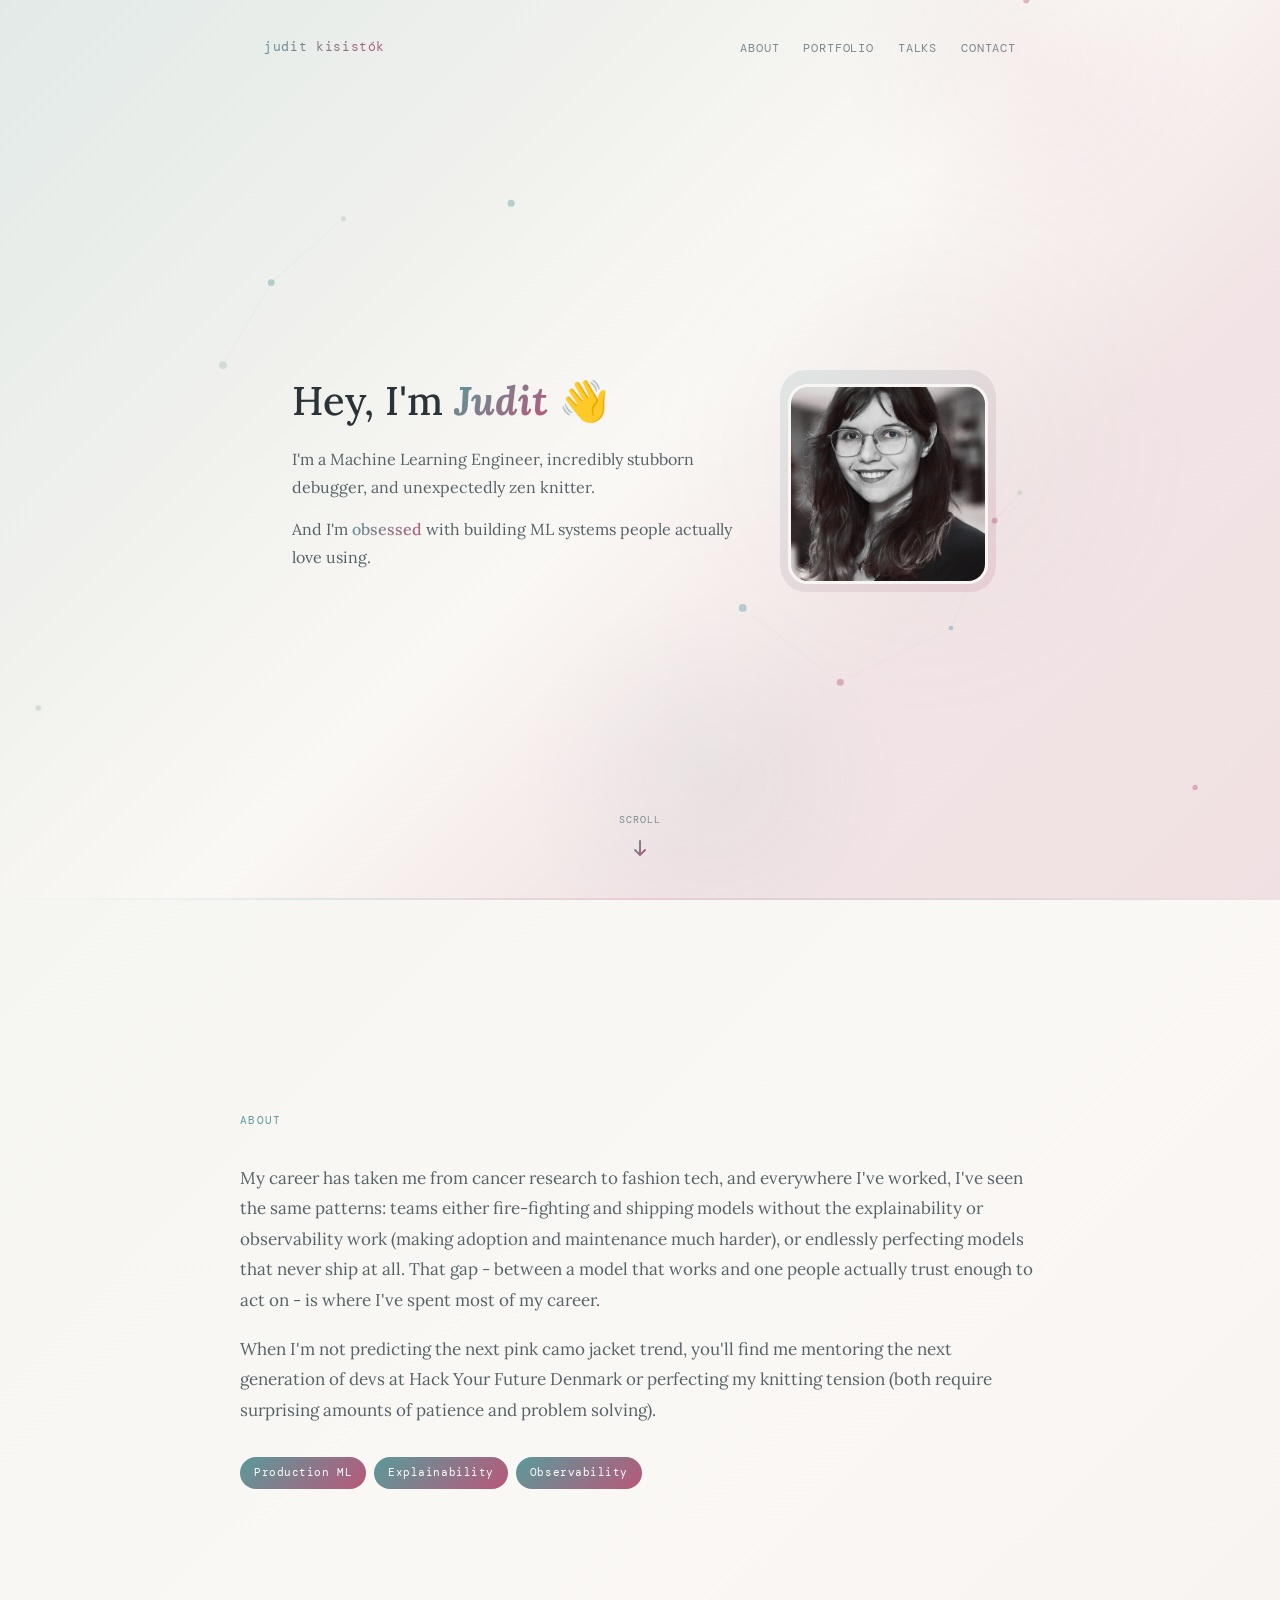
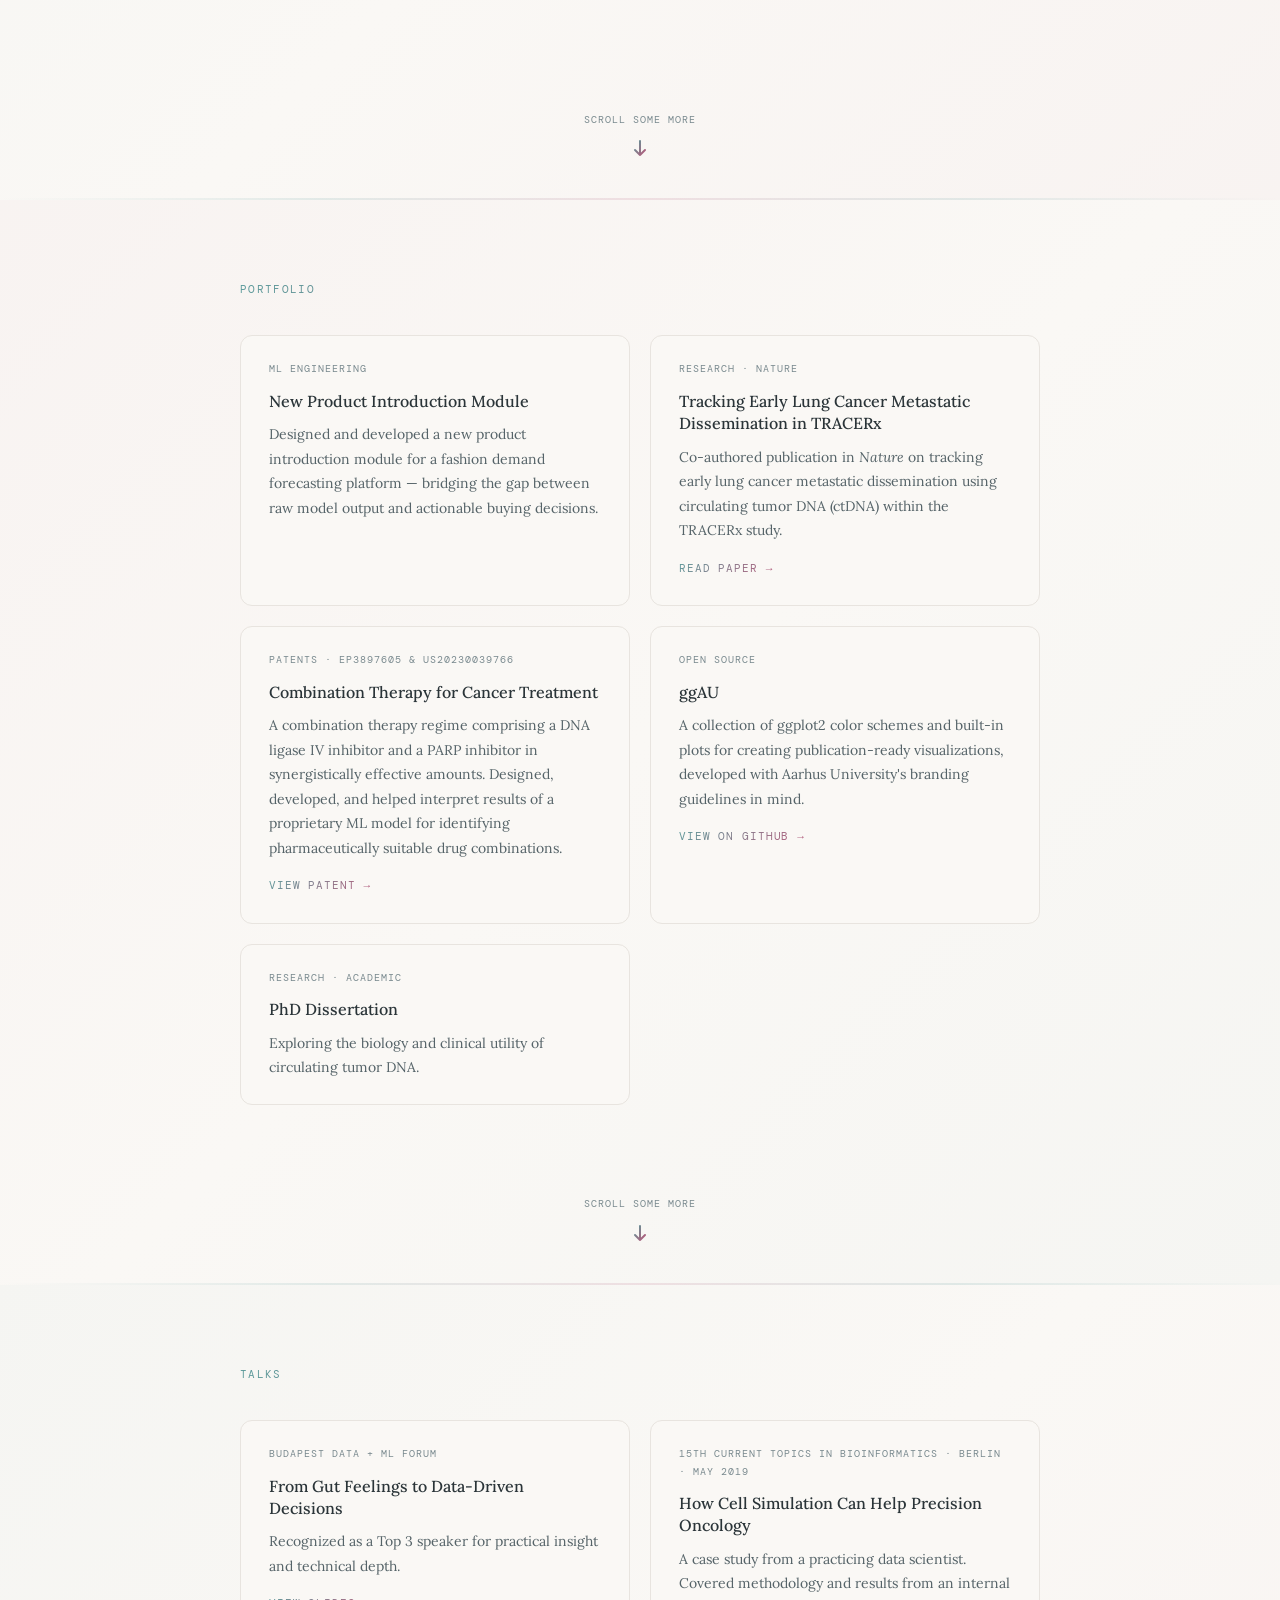
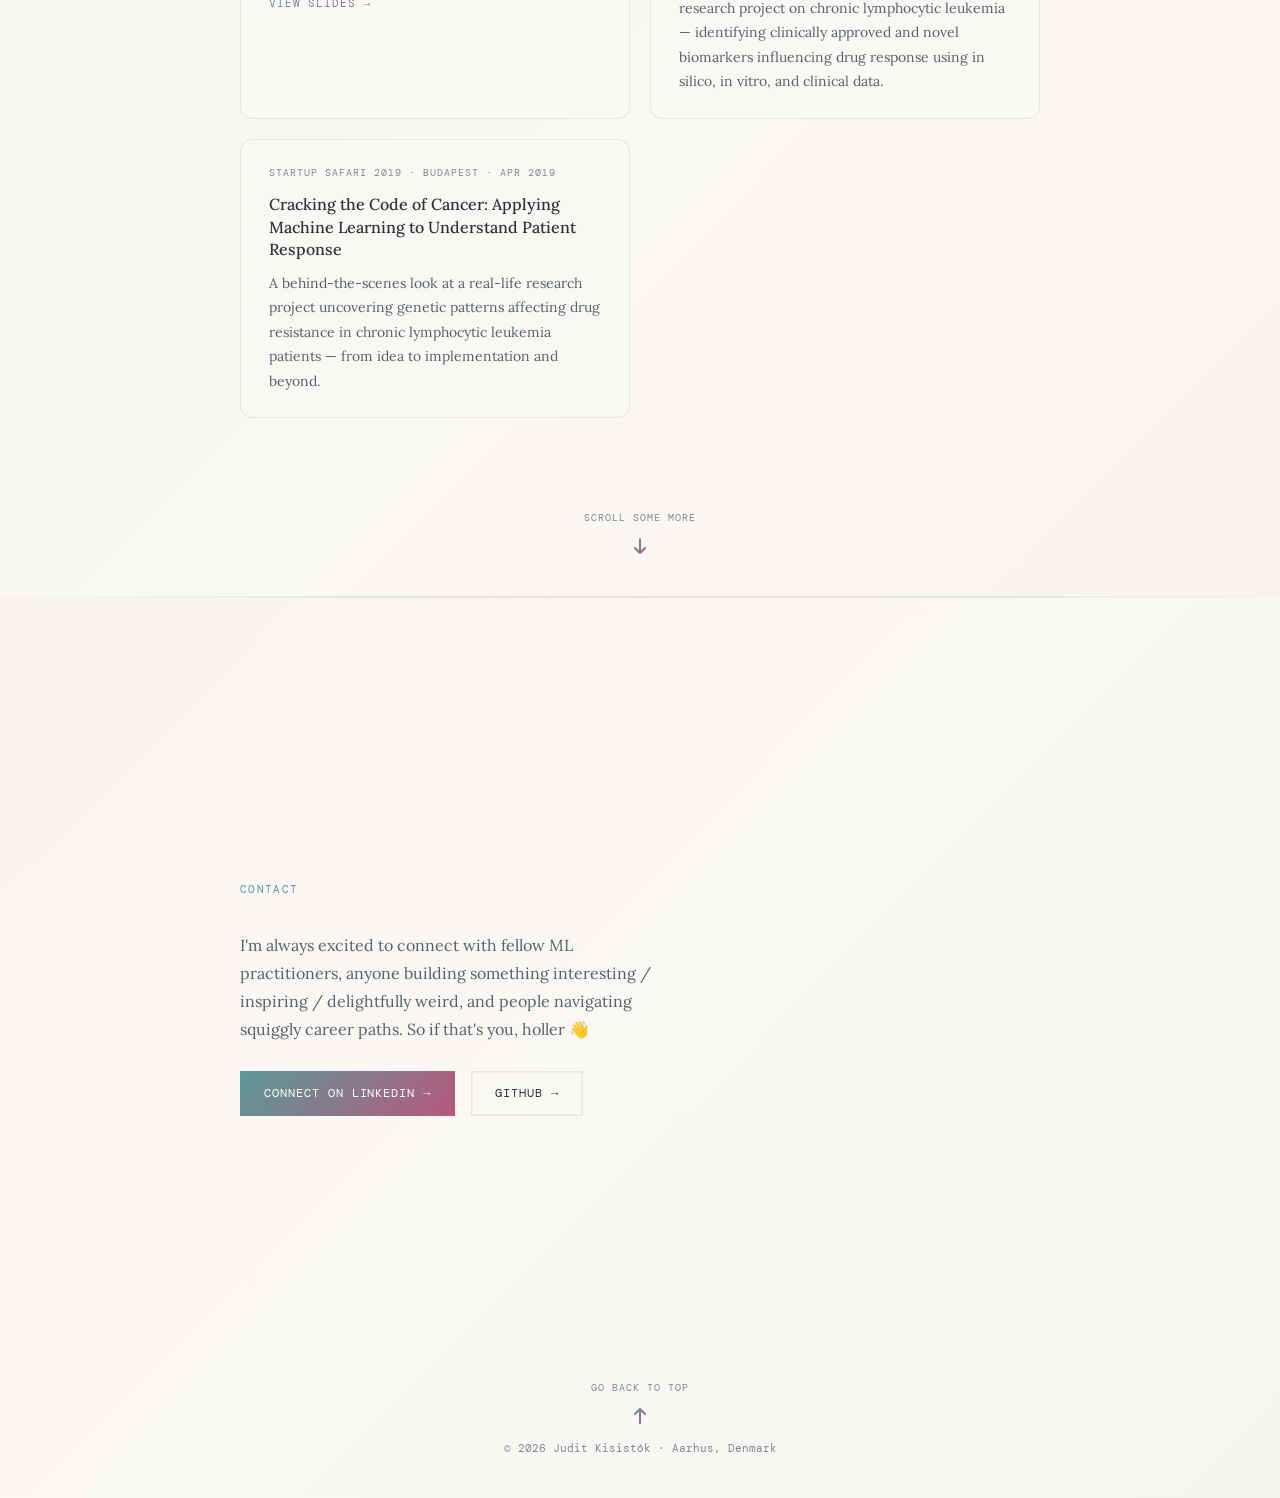
==== index.html @ 626cde51 "add portfolio and talks sections" ====
<!DOCTYPE html>
<html lang="en">
<head>
  <meta charset="UTF-8" />
  <meta name="viewport" content="width=device-width, initial-scale=1.0"/>
  <title>Judit Kisistók</title>
  <link rel="icon" type="image/png" href="assets/favicon.png">
  <link rel="preconnect" href="https://fonts.googleapis.com">
  <link rel="preconnect" href="https://fonts.gstatic.com" crossorigin>
  <link href="https://fonts.googleapis.com/css2?family=Lora:ital,wght@0,400;0,500;1,400&family=DM+Mono:wght@300;400&display=swap" rel="stylesheet">
  <link rel="stylesheet" href="styles.css">
  <script src="gradient-mesh.js" defer></script>
</head>
<body>

  <!-- Shared SVG Definitions -->
  <svg width="0" height="0" style="position: absolute;">
    <defs>
      <linearGradient id="arrowGradient" x1="0%" y1="0%" x2="100%" y2="100%">
        <stop offset="0%" style="stop-color:#5a9a9a" />
        <stop offset="100%" style="stop-color:#b8587a" />
      </linearGradient>
    </defs>
  </svg>

  <!-- HERO SECTION (nav + header share the gradient bg) -->
  <div class="hero-wrap">
    <canvas id="gradient-mesh"></canvas>

    <nav>
      <p class="wordmark">judit kisistók</p>
      <ul>
        <li><a href="#about">About</a></li>
        <li><a href="#portfolio">Portfolio</a></li>
        <li><a href="#talks">Talks</a></li>
        <li><a href="#contact">Contact</a></li>
      </ul>
    </nav>

    <header>
      <div class="text">
        <h1>Hey, I'm <b><em>Judit</em></b> 👋</h1>
        <p>I'm a Machine Learning Engineer, incredibly stubborn debugger, and unexpectedly zen knitter. </p>
        <p>And I'm <span class="gradient-text">obsessed</span> with building ML systems people  actually love using.</p>
      </div>
      <div class="photo-wrap">
        <img src="assets/profile_photo.png" alt="Judit Kisistók" /> 
      </div>
    </header>

    <a href="#about" class="scroll-indicator">
      <span>Scroll</span>
      <svg viewBox="0 0 24 24" xmlns="http://www.w3.org/2000/svg">
        <path d="M12 5 L12 19 M12 19 L7 14 M12 19 L17 14" stroke="url(#arrowGradient)" stroke-linecap="round" stroke-linejoin="round"/>
      </svg>
    </a>

  </div><!-- /hero-wrap -->

  <!-- ABOUT SECTION -->
  <div class="section-wrap" id="about">
    <div class="content">
      <section>
        <p class="section-label">About</p>
        <p>My career has taken me from cancer research to fashion tech, and everywhere I've worked, I've seen the same patterns: teams either fire-fighting and shipping models without the explainability or observability work (making adoption and maintenance much harder), or endlessly perfecting models that never ship at all. That gap - between a model that works and one people actually trust enough to act on - is where I've spent most of my career.</p>
        <p>When I'm not predicting the next pink camo jacket trend, you'll find me mentoring the next generation of devs at Hack Your Future Denmark or perfecting my knitting tension (both require surprising amounts of patience and problem solving).</p>
        <div class="tag-row">
          <span class="tag">Production ML</span>
          <span class="tag">Explainability</span>
          <span class="tag">Observability</span>
        </div>
      </section>
    </div>

    <a href="#portfolio" class="scroll-indicator">
      <span>Scroll some more</span>
      <svg viewBox="0 0 24 24" xmlns="http://www.w3.org/2000/svg">
        <path d="M12 5 L12 19 M12 19 L7 14 M12 19 L17 14" stroke="url(#arrowGradient)" stroke-linecap="round" stroke-linejoin="round"/>
      </svg>
    </a>
  </div>

  <!-- PORTFOLIO SECTION -->
  <div class="section-wrap" id="portfolio">
    <div class="content">
      <section>
        <p class="section-label">Portfolio</p>
        <div class="card-grid">

          <div class="card">
            <span class="card-tag">ML Engineering</span>
            <h3>New Product Introduction Module</h3>
            <p>Designed and developed a new product introduction module for a fashion demand forecasting platform — bridging the gap between raw model output and actionable buying decisions.</p>
          </div>

          <div class="card">
            <span class="card-tag">Research · Nature</span>
            <h3>Tracking Early Lung Cancer Metastatic Dissemination in TRACERx</h3>
            <p>Co-authored publication in <em>Nature</em> on tracking early lung cancer metastatic dissemination using circulating tumor DNA (ctDNA) within the TRACERx study.</p>
            <a href="https://www.nature.com/articles/s41586-023-05776-4" target="_blank" class="card-link">Read paper →</a>
          </div>

          <div class="card">
            <span class="card-tag">Patents · EP3897605 &amp; US20230039766</span>
            <h3>Combination Therapy for Cancer Treatment</h3>
            <p>A combination therapy regime comprising a DNA ligase IV inhibitor and a PARP inhibitor in synergistically effective amounts. Designed, developed, and helped interpret results of a proprietary ML model for identifying pharmaceutically suitable drug combinations.</p>
            <a href="https://patentscope.wipo.int/search/en/detail.jsf?docId=WO2021130498" target="_blank" class="card-link">View patent →</a>
          </div>

          <div class="card">
            <span class="card-tag">Open Source</span>
            <h3>ggAU</h3>
            <p>A collection of ggplot2 color schemes and built-in plots for creating publication-ready visualizations, developed with Aarhus University's branding guidelines in mind.</p>
            <a href="https://github.com/juditkisistok/ggAU" target="_blank" class="card-link">View on GitHub →</a>
          </div>

          <div class="card">
            <span class="card-tag">Research · Academic</span>
            <h3>PhD Dissertation</h3>
            <p>Exploring the biology and clinical utility of circulating tumor DNA.</p>
          </div>

        </div>
      </section>
    </div>

    <a href="#talks" class="scroll-indicator">
      <span>Scroll some more</span>
      <svg viewBox="0 0 24 24" xmlns="http://www.w3.org/2000/svg">
        <path d="M12 5 L12 19 M12 19 L7 14 M12 19 L17 14" stroke="url(#arrowGradient)" stroke-linecap="round" stroke-linejoin="round"/>
      </svg>
    </a>
  </div>

  <!-- TALKS SECTION -->
  <div class="section-wrap" id="talks">
    <div class="content">
      <section>
        <p class="section-label">Talks</p>
        <div class="card-grid">

          <div class="card">
            <span class="card-tag">Budapest Data + ML Forum</span>
            <h3>From Gut Feelings to Data-Driven Decisions</h3>
            <p>Recognized as a Top 3 speaker for practical insight and technical depth.</p>
            <a href="https://drive.google.com/file/d/1gae_JdCBEj5fvDqqP02h7h4Qi5t3nnlS/view" target="_blank" class="card-link">View slides →</a>
          </div>

          <div class="card">
            <span class="card-tag">15th Current Topics in Bioinformatics · Berlin · May 2019</span>
            <h3>How Cell Simulation Can Help Precision Oncology</h3>
            <p>A case study from a practicing data scientist. Covered methodology and results from an internal research project on chronic lymphocytic leukemia — identifying clinically approved and novel biomarkers influencing drug response using in silico, in vitro, and clinical data.</p>
          </div>

          <div class="card">
            <span class="card-tag">Startup SAFARI 2019 · Budapest · Apr 2019</span>
            <h3>Cracking the Code of Cancer: Applying Machine Learning to Understand Patient Response</h3>
            <p>A behind-the-scenes look at a real-life research project uncovering genetic patterns affecting drug resistance in chronic lymphocytic leukemia patients — from idea to implementation and beyond.</p>
          </div>

        </div>
      </section>
    </div>

    <a href="#contact" class="scroll-indicator">
      <span>Scroll some more</span>
      <svg viewBox="0 0 24 24" xmlns="http://www.w3.org/2000/svg">
        <path d="M12 5 L12 19 M12 19 L7 14 M12 19 L17 14" stroke="url(#arrowGradient)" stroke-linecap="round" stroke-linejoin="round"/>
      </svg>
    </a>
  </div>

  <!-- CONTACT SECTION -->
  <div class="section-wrap" id="contact">
    <div class="content">
      <section>
        <p class="section-label">Contact</p>
        <p>I'm always excited to connect with fellow ML practitioners, anyone building something interesting / inspiring / delightfully weird, and people navigating squiggly career paths. So if that's you, holler 👋</p>
        <div class="contact-links">
          <a href="https://www.linkedin.com/in/judit-kisistok/" target="_blank" class="cta">Connect on LinkedIn →</a>
          <a href="https://github.com/juditkisistok" target="_blank" class="cta cta-outline">GitHub →</a>
        </div>
      </section>
    </div>

    <a href="#" class="scroll-indicator scroll-up">
      <svg viewBox="0 0 24 24" xmlns="http://www.w3.org/2000/svg">
        <path d="M12 19 L12 5 M12 5 L7 10 M12 5 L17 10" stroke="url(#arrowGradient)" stroke-linecap="round" stroke-linejoin="round"/>
      </svg>
      <span>Go back to top</span>
    </a>

    <footer>
      <p>© 2026 Judit Kisistók · Aarhus, Denmark</p>
    </footer>
  </div>

</body>
</html>
---- styles.css ----
*, *::before, *::after { box-sizing: border-box; margin: 0; padding: 0; }

    :root {
      --bg:      #faf8f5;
      --ink:     #2a3438;
      --muted:   #7a8a8f;
      --soft:    #556368;
      --rule:    #e8e4df;
      --teal:    #5a9a9a;
      --magenta: #b8587a;
      --sage:    #a8bcb5;
      --serif:   'Lora', Georgia, serif;
      --mono:    'DM Mono', monospace;
      --max:     800px;
      --gradient: linear-gradient(135deg, var(--teal), var(--magenta));
    }

    html { scroll-behavior: smooth; }

    body {
      background: var(--bg);
      color: var(--ink);
      font-family: var(--serif);
      font-size: 17px;
      line-height: 1.75;
    }

    /* ── NAV ── */
    nav {
      position: relative;
      z-index: 2;
      width: 100%;
      max-width: var(--max);
      margin: 0 auto;
      padding: 32px 24px 0;
      display: flex;
      justify-content: space-between;
      align-items: center;
      gap: 24px;
    }

    nav .wordmark {
      font-family: var(--mono);
      font-size: 13px;
      letter-spacing: 0.05em;
      background: var(--gradient);
      -webkit-background-clip: text;
      -webkit-text-fill-color: transparent;
      background-clip: text;
      text-decoration: none;
      transition: opacity 0.2s;
    }
    nav .wordmark:hover { opacity: 0.7; }

    nav ul { list-style: none; display: flex; gap: 24px; }

    nav ul a {
      font-family: var(--mono);
      font-size: 12px;
      letter-spacing: 0.07em;
      text-transform: uppercase;
      color: var(--muted);
      text-decoration: none;
      transition: all 0.3s ease;
      position: relative;
    }

    nav ul a::after {
      content: '';
      position: absolute;
      bottom: -4px;
      left: 0;
      width: 0;
      height: 2px;
      background: var(--gradient);
      transition: width 0.3s ease;
    }

    nav ul a:hover {
      color: var(--ink);
    }

    nav ul a:hover::after {
      width: 100%;
    }

    /* ── HERO WRAPPER with gradient background ── */
    .hero-wrap {
      position: relative;
      min-height: 100vh;
      display: flex;
      flex-direction: column;
      background: linear-gradient(135deg,
        rgba(90,154,154,0.15) 0%,
        rgba(168,188,181,0.12) 30%,
        rgba(250,248,245,0.8) 50%,
        rgba(184,88,122,0.12) 70%,
        rgba(184,88,122,0.15) 100%);
    }

    /* Shared gradient line decorator */
    .hero-wrap::after,
    #about::after,
    #portfolio::after,
    #talks::after {
      content: '';
      position: absolute;
      bottom: 0;
      left: 0;
      right: 0;
      height: 2px;
      background: linear-gradient(90deg,
        transparent 0%,
        var(--teal) 25%,
        var(--magenta) 50%,
        var(--teal) 75%,
        transparent 100%);
      opacity: 0.15;
    }

    /* Animated gradient mesh canvas */
    #gradient-mesh {
      position: absolute;
      top: 0;
      left: 0;
      width: 100%;
      height: 100%;
      z-index: 0;
      pointer-events: none;
    }

    /* Scroll indicator */
    .scroll-indicator {
      position: absolute;
      bottom: 40px;
      left: 50%;
      transform: translateX(-50%);
      z-index: 3;
      display: flex;
      flex-direction: column;
      align-items: center;
      gap: 8px;
      cursor: pointer;
      transition: opacity 0.3s ease;
      animation: bounce 2s infinite;
      text-decoration: none;
    }

    .scroll-indicator span {
      font-family: var(--mono);
      font-size: 10px;
      letter-spacing: 0.1em;
      text-transform: uppercase;
      color: var(--muted);
    }

    .scroll-indicator svg {
      width: 24px;
      height: 24px;
      stroke: url(#arrowGradient);
      stroke-width: 2;
      fill: none;
    }

    .scroll-indicator:hover {
      opacity: 0.6;
      animation-play-state: paused;
    }

    /* Scroll up indicator */
    .scroll-up {
      bottom: 70px;
      flex-direction: column-reverse;
      animation: bounceUp 2s infinite;
    }

    @keyframes bounce {
      0%, 100% { transform: translateX(-50%) translateY(0); }
      50% { transform: translateX(-50%) translateY(8px); }
    }

    @keyframes bounceUp {
      0%, 100% { transform: translateX(-50%) translateY(0); }
      50% { transform: translateX(-50%) translateY(-8px); }
    }

    /* ── HERO CONTENT ── */
    header {
      position: relative;
      z-index: 2;
      max-width: var(--max);
      margin: auto;
      padding: 0 24px;
      display: grid;
      grid-template-columns: 1fr auto;
      gap: 56px;
      align-items: center;
      flex: 1;
    }

    header .text h1 {
      font-size: clamp(1.9rem, 5vw, 2.5rem);
      font-weight: 500;
      line-height: 1.2;
      margin-bottom: 20px;
      color: var(--ink);
    }

    header .text h1 em {
      font-style: italic;
      background: var(--gradient);
      -webkit-background-clip: text;
      -webkit-text-fill-color: transparent;
      background-clip: text;
    }

    header .text p {
      color: var(--soft);
      font-size: 16px;
      max-width: 440px;
      margin-bottom: 14px;
    }

    /* Gradient text effect */
    .gradient-text {
      background: var(--gradient);
      -webkit-background-clip: text;
      -webkit-text-fill-color: transparent;
      background-clip: text;
      font-weight: 500;
    }

    .cta {
      display: inline-block;
      font-family: var(--mono);
      font-size: 12px;
      letter-spacing: 0.08em;
      text-transform: uppercase;
      color: white;
      background: var(--gradient);
      padding: 12px 24px;
      text-decoration: none;
      transition: all 0.3s ease;
      position: relative;
    }

    .cta:hover {
      transform: translateY(-2px);
      box-shadow: 0 8px 24px rgba(90,154,154,0.25);
      opacity: 0.9;
    }

    .cta-outline {
      background: transparent;
      color: var(--ink);
      box-shadow: inset 0 0 0 1.5px var(--rule);
    }

    .cta-outline:hover {
      box-shadow: inset 0 0 0 1.5px var(--teal), 0 8px 24px rgba(90,154,154,0.15);
      color: var(--ink);
    }

    /* ── PHOTO ── */
    .photo-wrap {
      flex-shrink: 0;
      padding-top: 6px;
      position: relative;
    }

    .photo-wrap::before {
      content: '';
      position: absolute;
      top: -8px;
      left: -8px;
      right: -8px;
      bottom: -8px;
      background: var(--gradient);
      border-radius: 12%;
      opacity: 0.15;
      z-index: -1;
    }

    .photo-wrap img {
      max-width: 200px;
      border-radius: 10%;
      object-fit: cover;
      display: block;
      opacity: 0.95;
      transition: all 0.4s ease;
      border: 3px solid var(--bg);
    }

    .photo-wrap img:hover {
      opacity: 1;
      transform: scale(1.02);
      box-shadow: 0 8px 24px rgba(90,154,154,0.2);
    }

    /* ── SECTION WRAPPERS ── */
    .section-wrap {
      position: relative;
      min-height: 100vh;
      display: flex;
      flex-direction: column;
      justify-content: center;
      padding: 80px 0 140px;
    }

    .content {
      flex: 1;
      display: flex;
      flex-direction: column;
      justify-content: center;
      padding: 0 24px;
      margin-bottom: 40px;
    }

    section {
      max-width: var(--max);
      margin: 0 auto;
      width: 100%;
    }

    .section-label {
      font-family: var(--mono);
      font-size: 11px;
      letter-spacing: 0.12em;
      text-transform: uppercase;
      background: var(--gradient);
      -webkit-background-clip: text;
      -webkit-text-fill-color: transparent;
      background-clip: text;
      margin-bottom: 32px;
      font-weight: 400;
    }

    /* ── ABOUT ── */
    #about {
      position: relative;
      background: linear-gradient(135deg,
        rgba(90,154,154,0.03) 0%,
        rgba(250,248,245,1) 50%,
        rgba(184,88,122,0.03) 100%);
    }

    #about section p:not(.section-label) {
      color: var(--soft);
      margin-bottom: 18px;
      line-height: 1.8;
    }

    #about section p:last-of-type { margin-bottom: 0; }

    .tag-row {
      display: flex;
      flex-wrap: wrap;
      gap: 8px;
      margin-top: 32px;
    }

    .tag {
      font-family: var(--mono);
      font-size: 11px;
      letter-spacing: 0.05em;
      padding: 6px 14px;
      color: white;
      border-radius: 20px;
      cursor: default;
      transition: all 0.3s ease;
      background: var(--gradient);
    }

    .tag:hover {
      transform: translateY(-3px);
      box-shadow: 0 6px 16px rgba(90,154,154,0.3);
    }

    /* ── PORTFOLIO ── */
    #portfolio {
      position: relative;
      background: linear-gradient(135deg,
        rgba(184,88,122,0.03) 0%,
        rgba(250,248,245,1) 50%,
        rgba(90,154,154,0.03) 100%);
    }

    /* ── TALKS ── */
    #talks {
      position: relative;
      background: linear-gradient(135deg,
        rgba(90,154,154,0.03) 0%,
        rgba(250,248,245,1) 50%,
        rgba(184,88,122,0.03) 100%);
    }

    /* ── CARDS ── */
    .card-grid {
      display: grid;
      grid-template-columns: repeat(2, 1fr);
      gap: 20px;
      margin-top: 36px;
    }

    .card {
      background: var(--bg);
      border: 1px solid var(--rule);
      border-radius: 12px;
      padding: 24px 28px;
      transition: transform 0.25s ease, box-shadow 0.25s ease;
    }

    .card:hover {
      transform: translateY(-4px);
      box-shadow: 0 12px 32px rgba(90,154,154,0.1);
    }

    .card-tag {
      display: block;
      font-family: var(--mono);
      font-size: 10px;
      letter-spacing: 0.1em;
      text-transform: uppercase;
      color: var(--muted);
      margin-bottom: 12px;
    }

    .card h3 {
      font-family: var(--serif);
      font-size: 16px;
      font-weight: 500;
      color: var(--ink);
      margin: 0 0 10px;
      line-height: 1.4;
    }

    .card p {
      font-size: 14px;
      color: var(--soft);
      line-height: 1.75;
      margin: 0;
    }

    .card-link {
      display: inline-block;
      margin-top: 16px;
      font-family: var(--mono);
      font-size: 11px;
      letter-spacing: 0.08em;
      text-transform: uppercase;
      background: var(--gradient);
      -webkit-background-clip: text;
      -webkit-text-fill-color: transparent;
      background-clip: text;
      text-decoration: none;
      transition: opacity 0.2s ease;
    }

    .card-link:hover { opacity: 0.7; }

    /* ── CONTACT ── */
    #contact {
      background: linear-gradient(135deg,
        rgba(184,88,122,0.03) 0%,
        rgba(250,248,245,1) 50%,
        rgba(90,154,154,0.03) 100%);
    }

    #contact section p:not(.section-label) {
      font-size: 16px;
      color: var(--soft);
      max-width: 420px;
      margin-bottom: 28px;
    }

    .contact-links { display: flex; gap: 16px; flex-wrap: wrap; }

    /* ── FOOTER ── */
    footer {
      position: absolute;
      bottom: 0;
      left: 0;
      right: 0;
      max-width: var(--max);
      margin: 0 auto;
      padding: 32px 24px 40px;
      text-align: center;
    }

    footer p { font-family: var(--mono); font-size: 11px; color: var(--muted); }

    /* ── RESPONSIVE ── */
    @media (max-width: 520px) {
      .hero-wrap { 
        min-height: 100vh; 
        padding-bottom: 80px; 
      }
      .section-wrap { 
        min-height: 100vh; 
        padding: 60px 0 80px; 
      }
      header {
        grid-template-columns: 1fr;
        padding: 40px 24px;
        margin: 0 auto;
        text-align: center;
      }
      header .text {
        display: flex;
        flex-direction: column;
        align-items: center;
      }
      header .text p {
        max-width: 100%;
      }
      .photo-wrap { 
        order: -1;
        margin: 0 auto;
      }
      nav ul { gap: 14px; }
      .scroll-indicator { bottom: 24px; }
      .scroll-up { bottom: 70px; }
      .card-grid { grid-template-columns: 1fr; }
    }
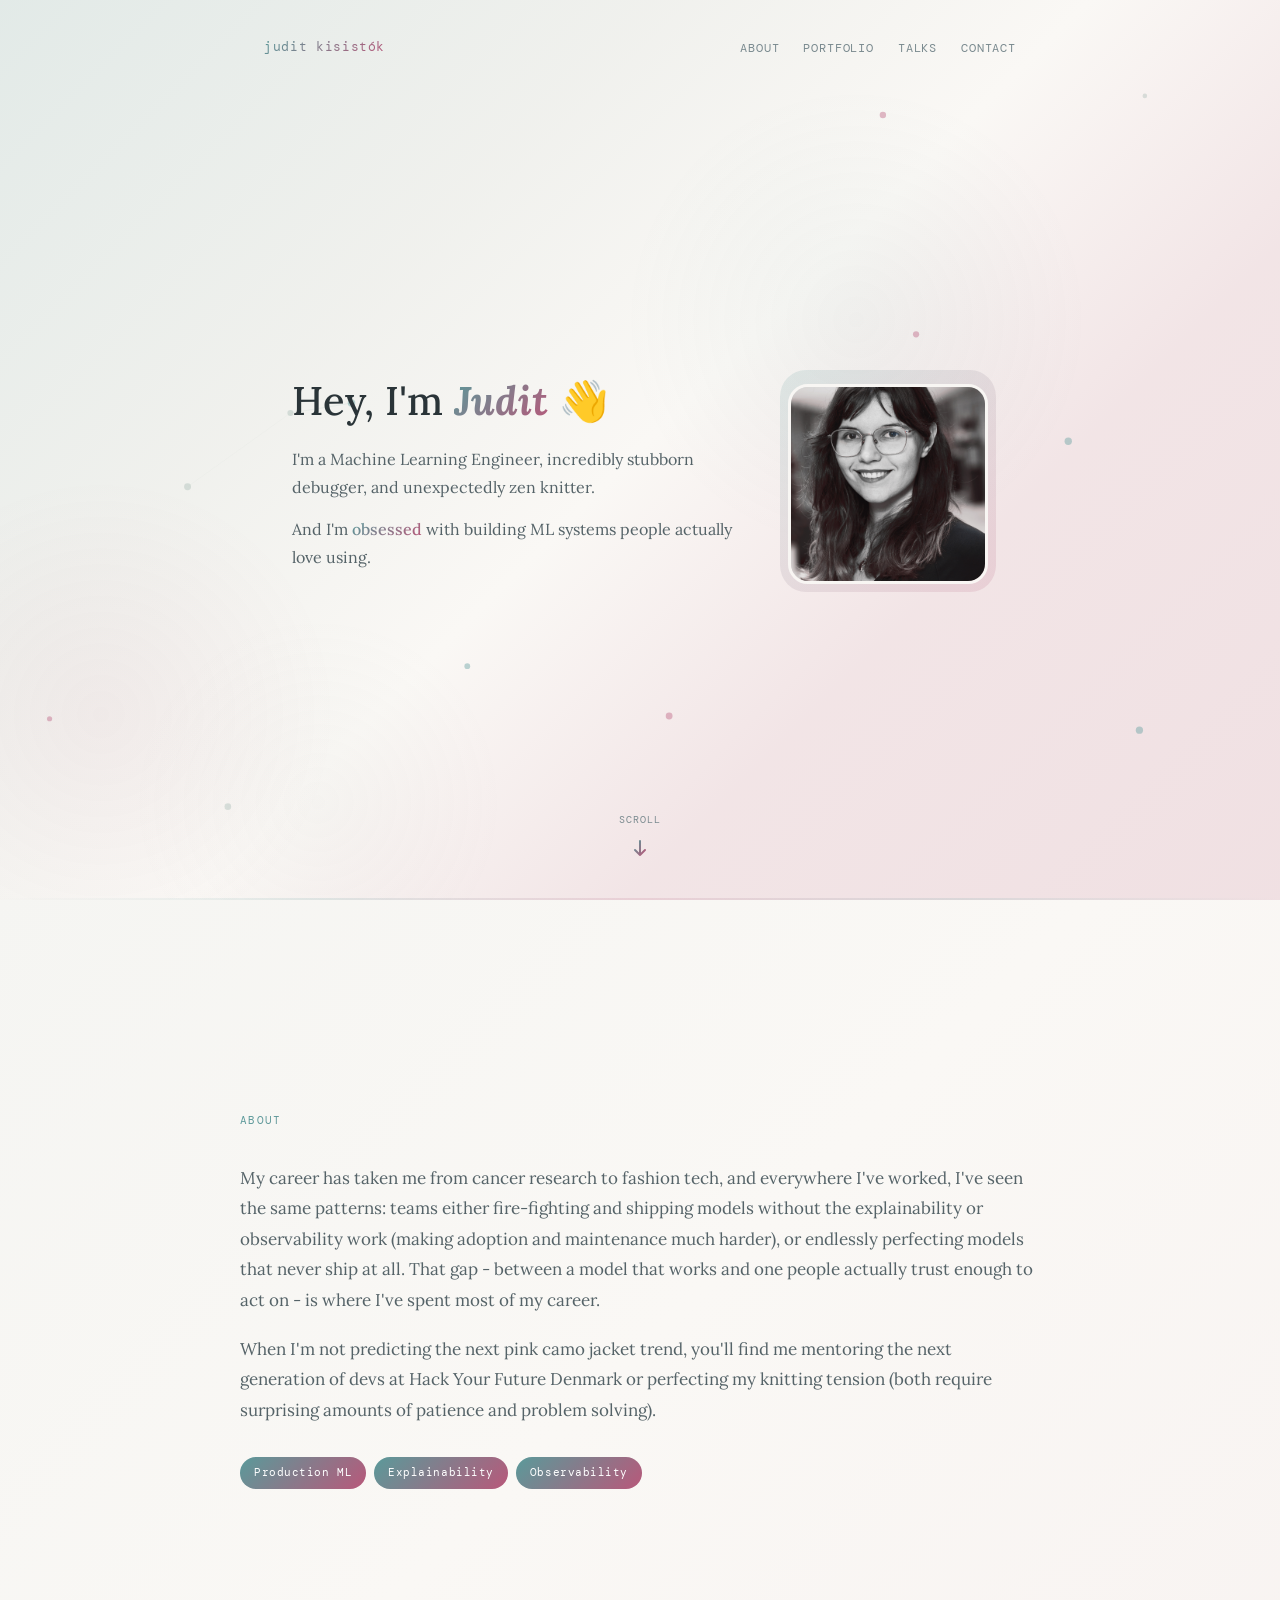
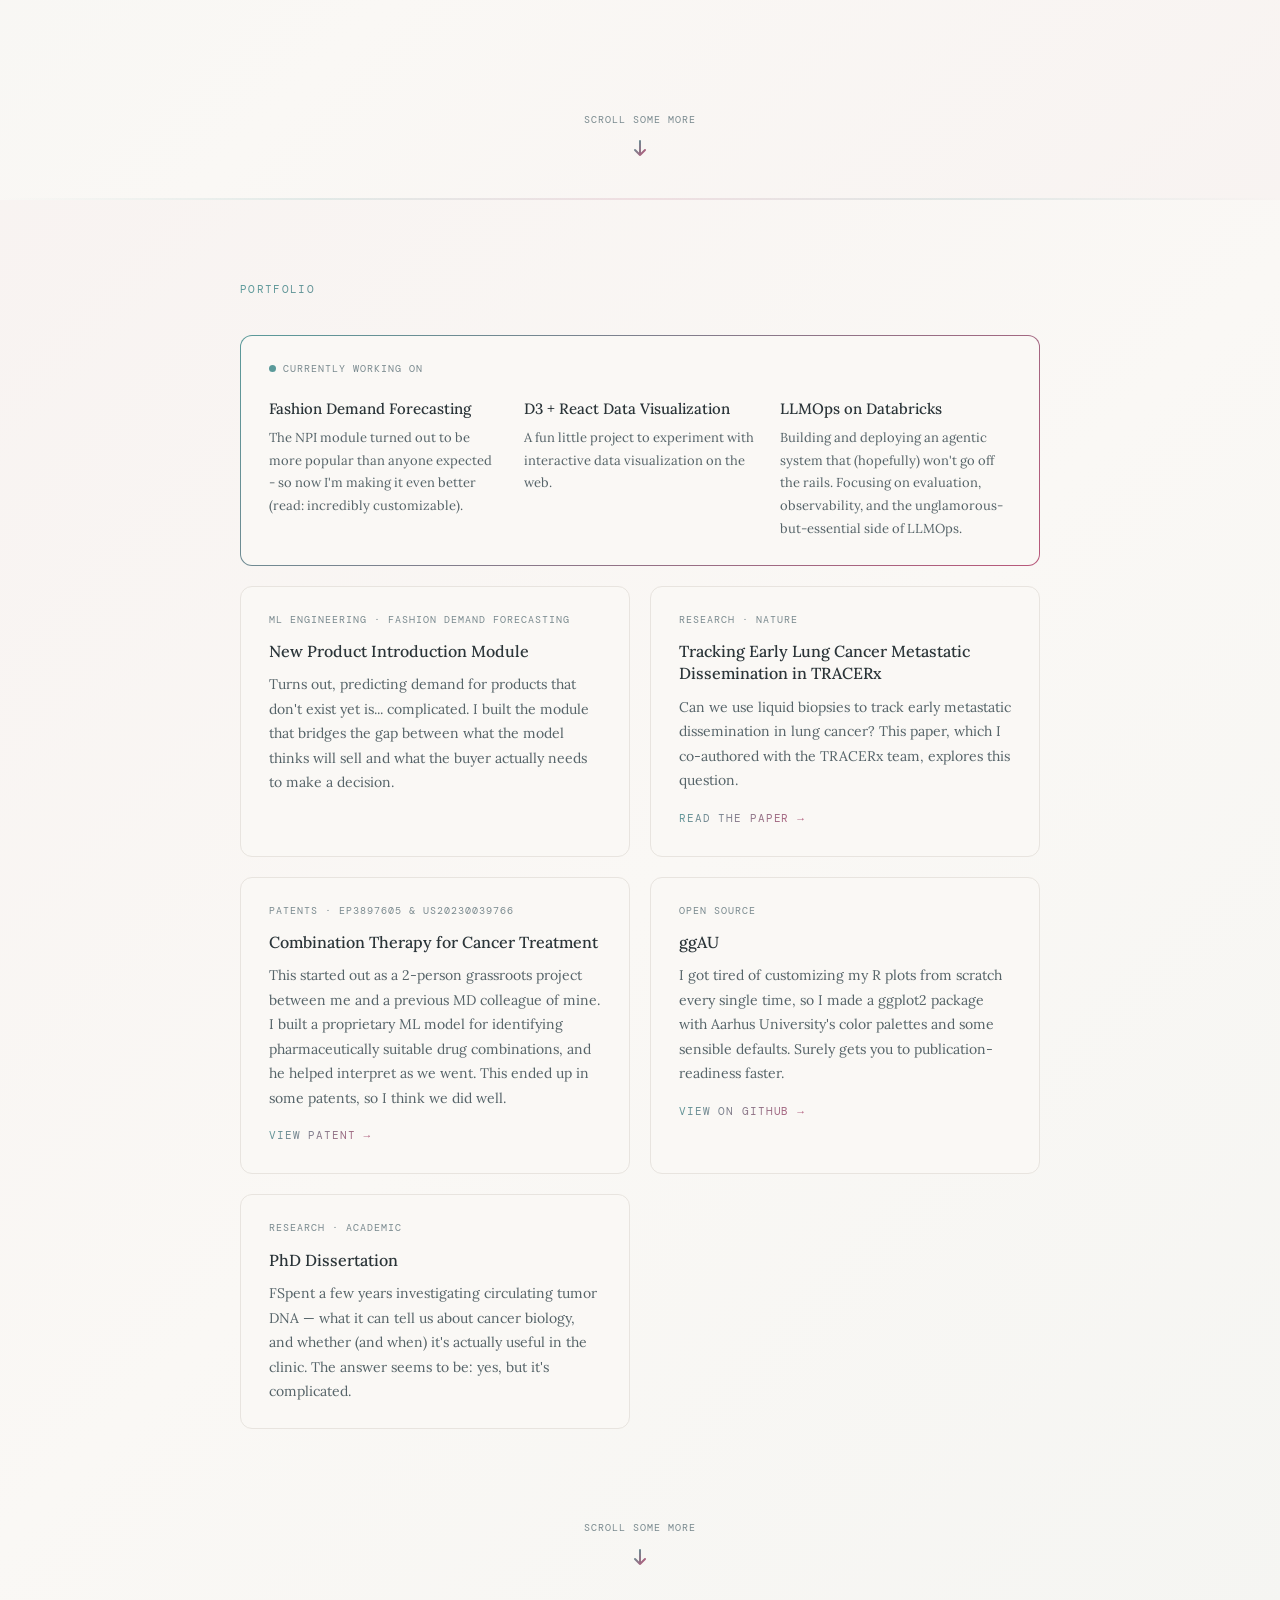
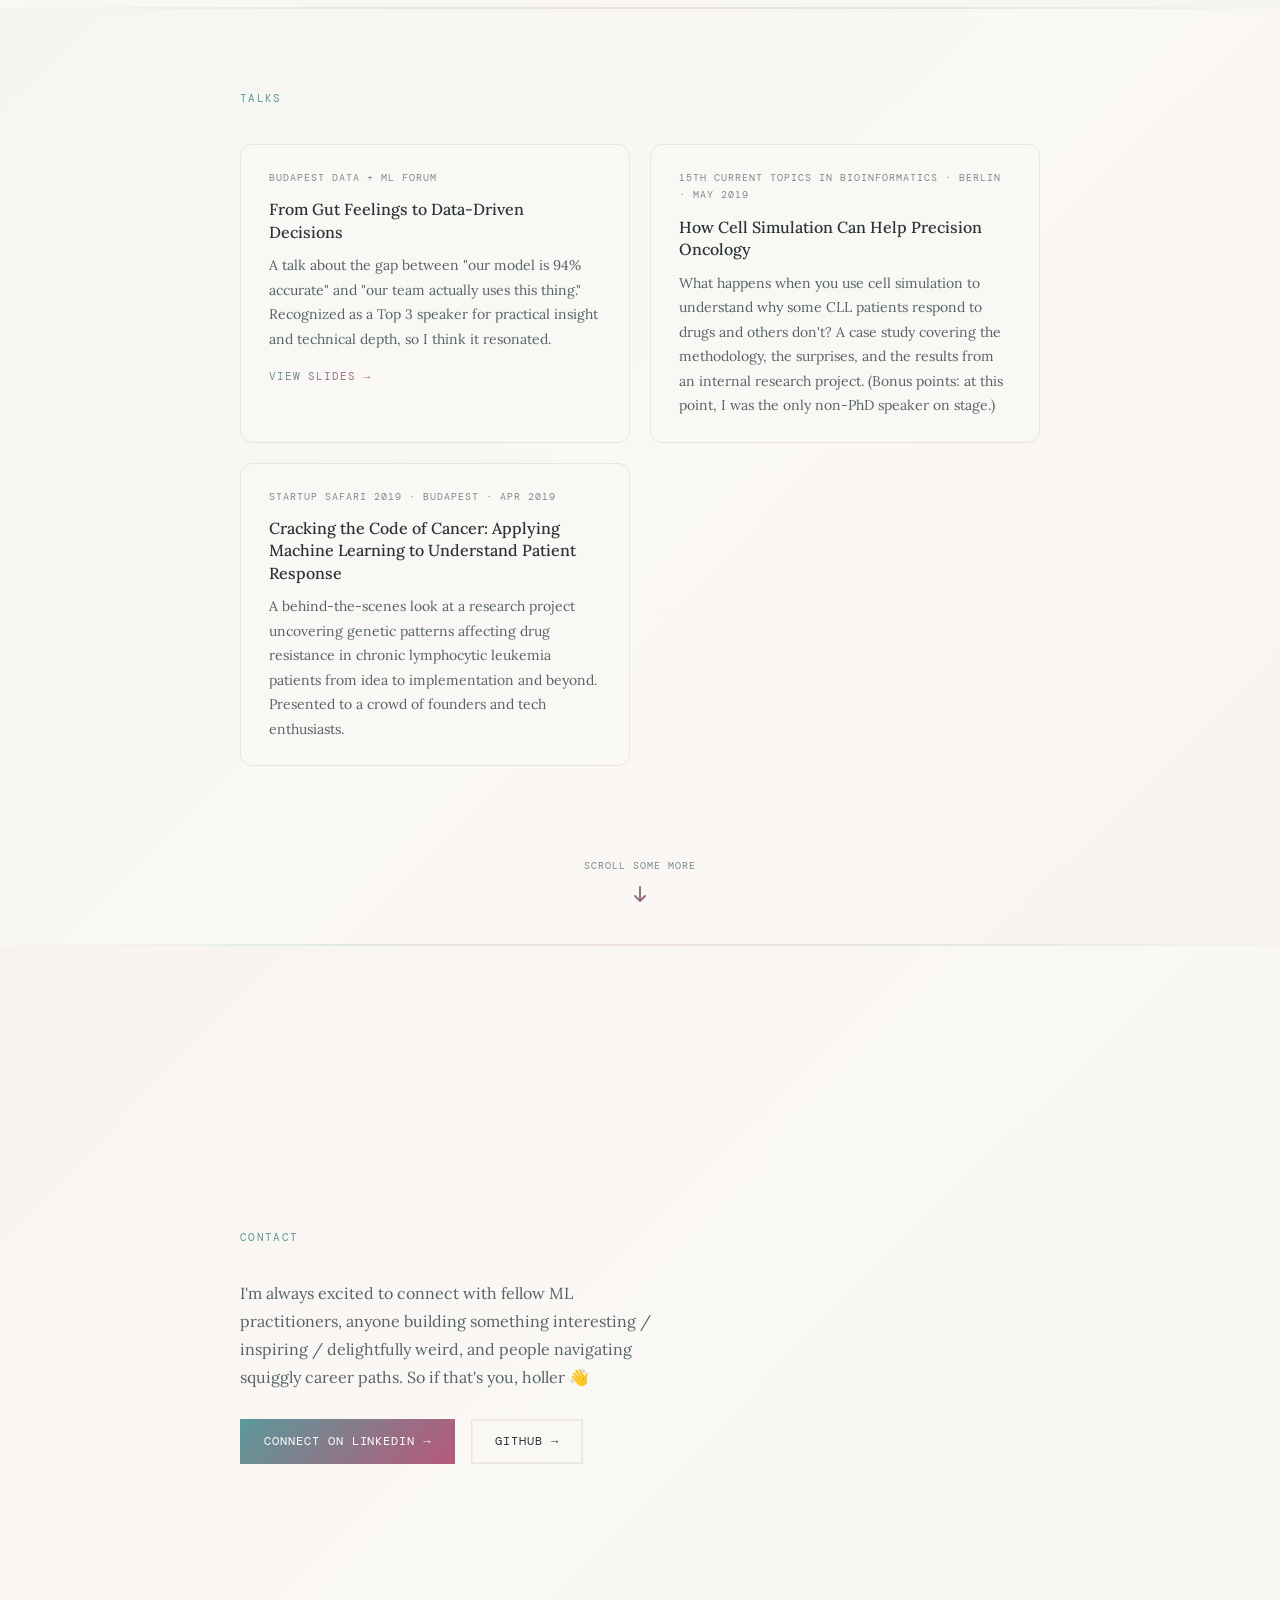
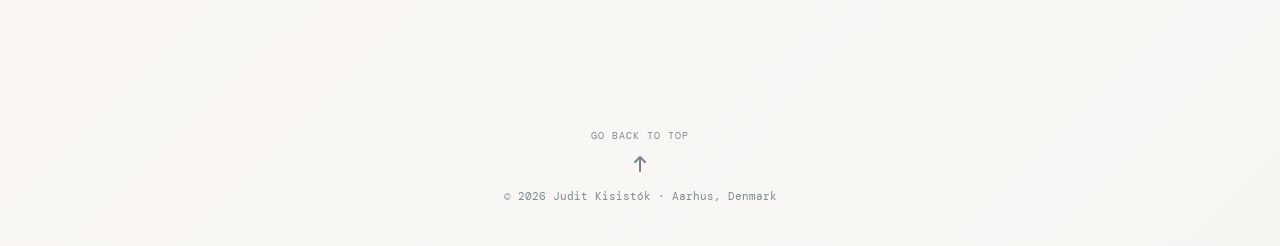
==== commit eb0f18b8: "edit text" ====
--- a/index.html
+++ b/index.html
@@ -87,37 +87,55 @@
         <p class="section-label">Portfolio</p>
         <div class="card-grid">
 
-          <div class="card">
-            <span class="card-tag">ML Engineering</span>
+          <div class="card card-current">
+            <span class="card-tag"><span class="live-dot"></span>Currently working on</span>
+            <div class="card-current-grid">
+              <div>
+                <h3>Fashion Demand Forecasting</h3>
+                <p>The NPI module turned out to be more popular than anyone expected - so now I'm making it even better (read: incredibly customizable).</p>
+              </div>
+              <div>
+                <h3>D3 + React Data Visualization</h3>
+                <p>A fun little project to experiment with interactive data visualization on the web.</p>
+              </div>
+              <div>
+                <h3>LLMOps on Databricks</h3>
+                <p>Building and deploying an agentic system that (hopefully) won't go off the rails. Focusing on evaluation, observability, and the unglamorous-but-essential side of LLMOps.</p>
+              </div>
+            </div>
+          </div>
+
+          <div class="card">
+            <span class="card-tag">ML Engineering · Fashion Demand Forecasting</span>
             <h3>New Product Introduction Module</h3>
-            <p>Designed and developed a new product introduction module for a fashion demand forecasting platform — bridging the gap between raw model output and actionable buying decisions.</p>
+            <p>Turns out, predicting demand for products that don't exist yet is... complicated. I built the module that bridges the gap between what the model thinks will sell and what the buyer actually needs to make a decision.</p>
           </div>
 
           <div class="card">
             <span class="card-tag">Research · Nature</span>
             <h3>Tracking Early Lung Cancer Metastatic Dissemination in TRACERx</h3>
-            <p>Co-authored publication in <em>Nature</em> on tracking early lung cancer metastatic dissemination using circulating tumor DNA (ctDNA) within the TRACERx study.</p>
-            <a href="https://www.nature.com/articles/s41586-023-05776-4" target="_blank" class="card-link">Read paper →</a>
+            <p>Can we use liquid biopsies to track early metastatic dissemination in lung cancer? This paper, which I co-authored with the TRACERx team, explores this question.</p>
+            <a href="https://www.nature.com/articles/s41586-023-05776-4" target="_blank" class="card-link">Read the paper →</a>
           </div>
 
           <div class="card">
             <span class="card-tag">Patents · EP3897605 &amp; US20230039766</span>
             <h3>Combination Therapy for Cancer Treatment</h3>
-            <p>A combination therapy regime comprising a DNA ligase IV inhibitor and a PARP inhibitor in synergistically effective amounts. Designed, developed, and helped interpret results of a proprietary ML model for identifying pharmaceutically suitable drug combinations.</p>
+            <p>This started out as a 2-person grassroots project between me and a previous MD colleague of mine. I built a proprietary ML model for identifying pharmaceutically suitable drug combinations, and he helped interpret as we went. This ended up in some patents, so I think we did well.</p>
             <a href="https://patentscope.wipo.int/search/en/detail.jsf?docId=WO2021130498" target="_blank" class="card-link">View patent →</a>
           </div>
 
           <div class="card">
             <span class="card-tag">Open Source</span>
             <h3>ggAU</h3>
-            <p>A collection of ggplot2 color schemes and built-in plots for creating publication-ready visualizations, developed with Aarhus University's branding guidelines in mind.</p>
+            <p>I got tired of customizing my R plots from scratch every single time, so I made a ggplot2 package with Aarhus University's color palettes and some sensible defaults. Surely gets you to publication-readiness faster.</p>
             <a href="https://github.com/juditkisistok/ggAU" target="_blank" class="card-link">View on GitHub →</a>
           </div>
 
           <div class="card">
             <span class="card-tag">Research · Academic</span>
             <h3>PhD Dissertation</h3>
-            <p>Exploring the biology and clinical utility of circulating tumor DNA.</p>
+            <p>FSpent a few years investigating circulating tumor DNA — what it can tell us about cancer biology, and whether (and when) it's actually useful in the clinic. The answer seems to be: yes, but it's complicated.</p>
           </div>
 
         </div>
@@ -142,20 +160,20 @@
           <div class="card">
             <span class="card-tag">Budapest Data + ML Forum</span>
             <h3>From Gut Feelings to Data-Driven Decisions</h3>
-            <p>Recognized as a Top 3 speaker for practical insight and technical depth.</p>
+            <p>A talk about the gap between "our model is 94% accurate" and "our team actually uses this thing." Recognized as a Top 3 speaker for practical insight and technical depth, so I think it resonated.</p>
             <a href="https://drive.google.com/file/d/1gae_JdCBEj5fvDqqP02h7h4Qi5t3nnlS/view" target="_blank" class="card-link">View slides →</a>
           </div>
 
           <div class="card">
             <span class="card-tag">15th Current Topics in Bioinformatics · Berlin · May 2019</span>
             <h3>How Cell Simulation Can Help Precision Oncology</h3>
-            <p>A case study from a practicing data scientist. Covered methodology and results from an internal research project on chronic lymphocytic leukemia — identifying clinically approved and novel biomarkers influencing drug response using in silico, in vitro, and clinical data.</p>
+            <p>What happens when you use cell simulation to understand why some CLL patients respond to drugs and others don't? A case study covering the methodology, the surprises, and the results from an internal research project. (Bonus points: at this point, I was the only non-PhD speaker on stage.)</p>
           </div>
 
           <div class="card">
             <span class="card-tag">Startup SAFARI 2019 · Budapest · Apr 2019</span>
             <h3>Cracking the Code of Cancer: Applying Machine Learning to Understand Patient Response</h3>
-            <p>A behind-the-scenes look at a real-life research project uncovering genetic patterns affecting drug resistance in chronic lymphocytic leukemia patients — from idea to implementation and beyond.</p>
+            <p>A behind-the-scenes look at a research project uncovering genetic patterns affecting drug resistance in chronic lymphocytic leukemia patients from idea to implementation and beyond. Presented to a crowd of founders and tech enthusiasts.</p>
           </div>
 
         </div>
--- a/styles.css
+++ b/styles.css
@@ -439,6 +439,58 @@
       color: var(--soft);
       line-height: 1.75;
       margin: 0;
+    }
+
+    .card-current {
+      grid-column: 1 / -1;
+      background: linear-gradient(var(--bg), var(--bg)) padding-box,
+                  var(--gradient) border-box;
+      border: 1.5px solid transparent;
+    }
+
+    .card-current-grid {
+      display: grid;
+      grid-template-columns: repeat(3, 1fr);
+      gap: 24px;
+      margin-top: 20px;
+    }
+
+    .card-current-grid h3 {
+      font-family: var(--serif);
+      font-size: 15px;
+      font-weight: 500;
+      color: var(--ink);
+      margin: 0 0 8px;
+      line-height: 1.4;
+    }
+
+    .card-current-grid p {
+      font-size: 13px;
+      color: var(--soft);
+      line-height: 1.75;
+      margin: 0;
+    }
+
+    .live-dot {
+      display: inline-block;
+      width: 7px;
+      height: 7px;
+      border-radius: 50%;
+      background: var(--teal);
+      margin-right: 7px;
+      vertical-align: middle;
+      position: relative;
+      top: -1px;
+      animation: pulse 2s ease-in-out infinite;
+    }
+
+    @keyframes pulse {
+      0%, 100% { opacity: 1; transform: scale(1); }
+      50%       { opacity: 0.4; transform: scale(0.75); }
+    }
+
+    @media (max-width: 520px) {
+      .card-current-grid { grid-template-columns: 1fr; }
     }
 
     .card-link {
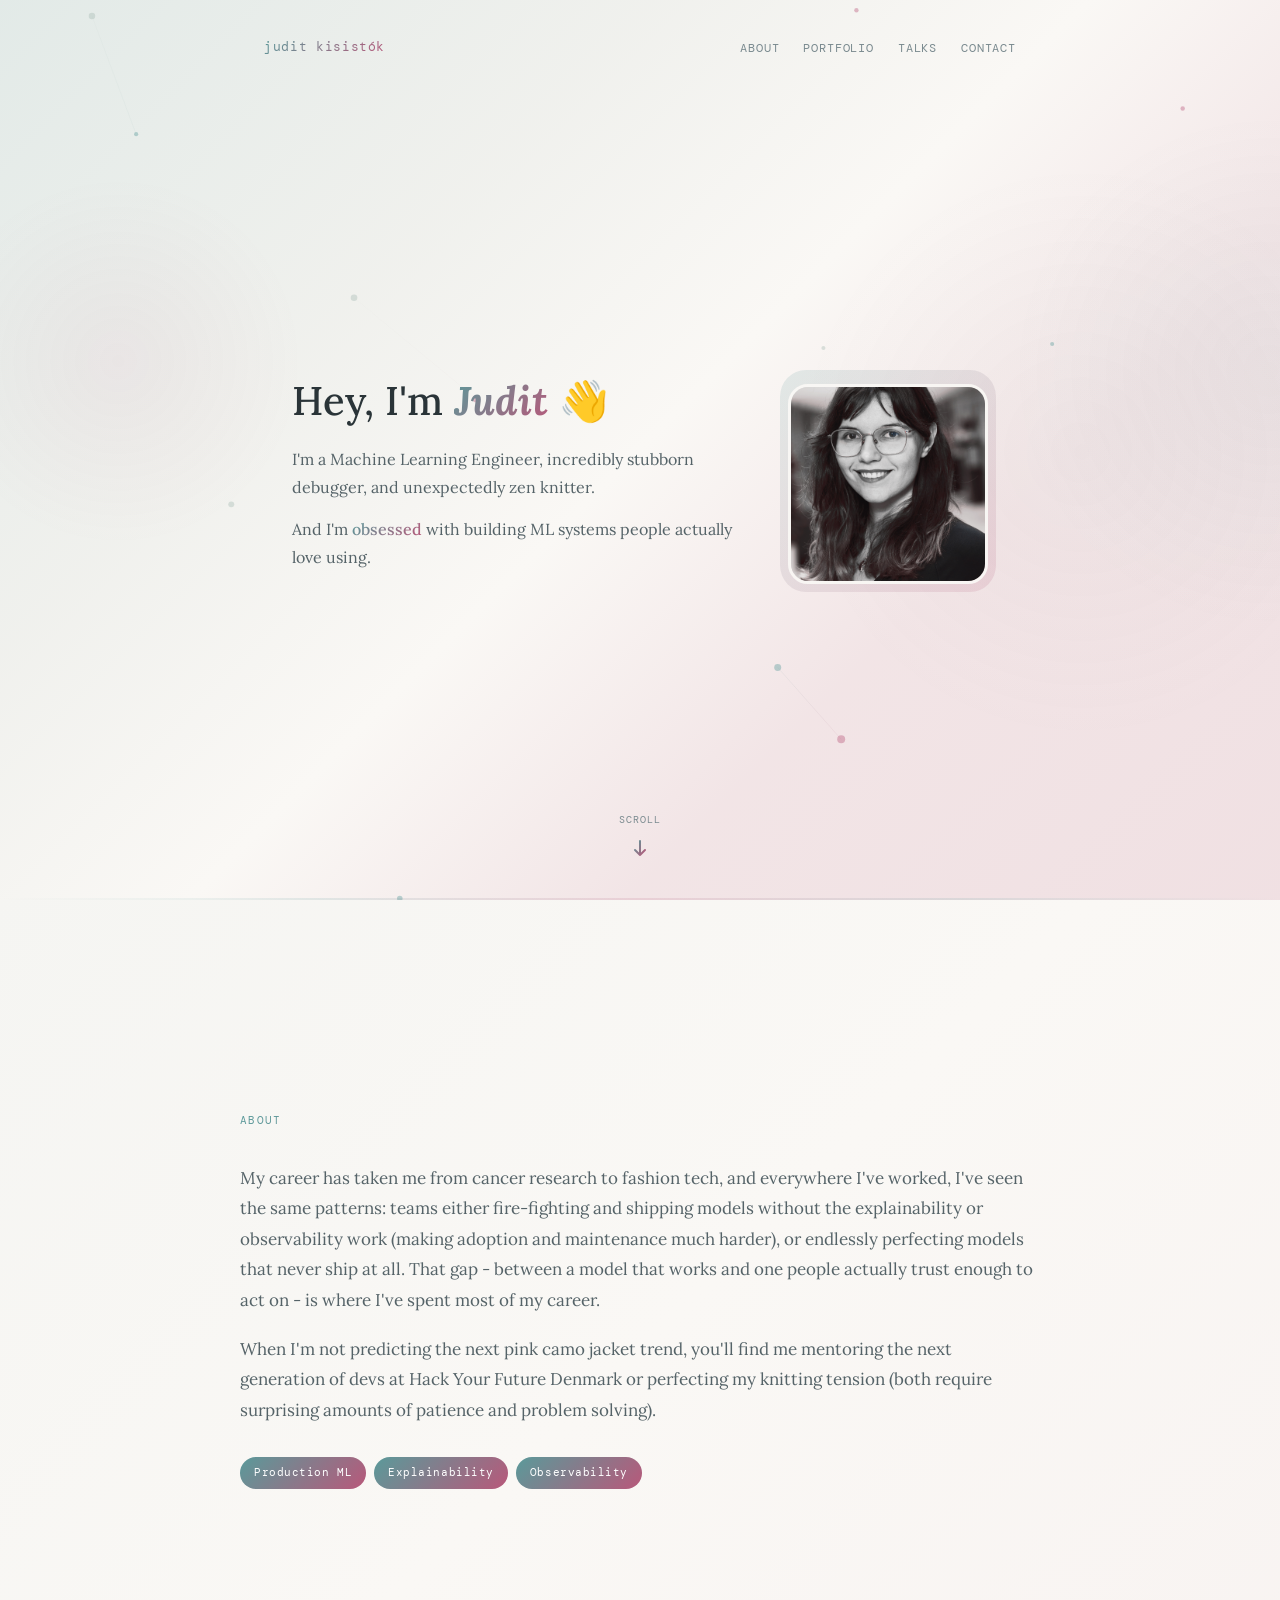
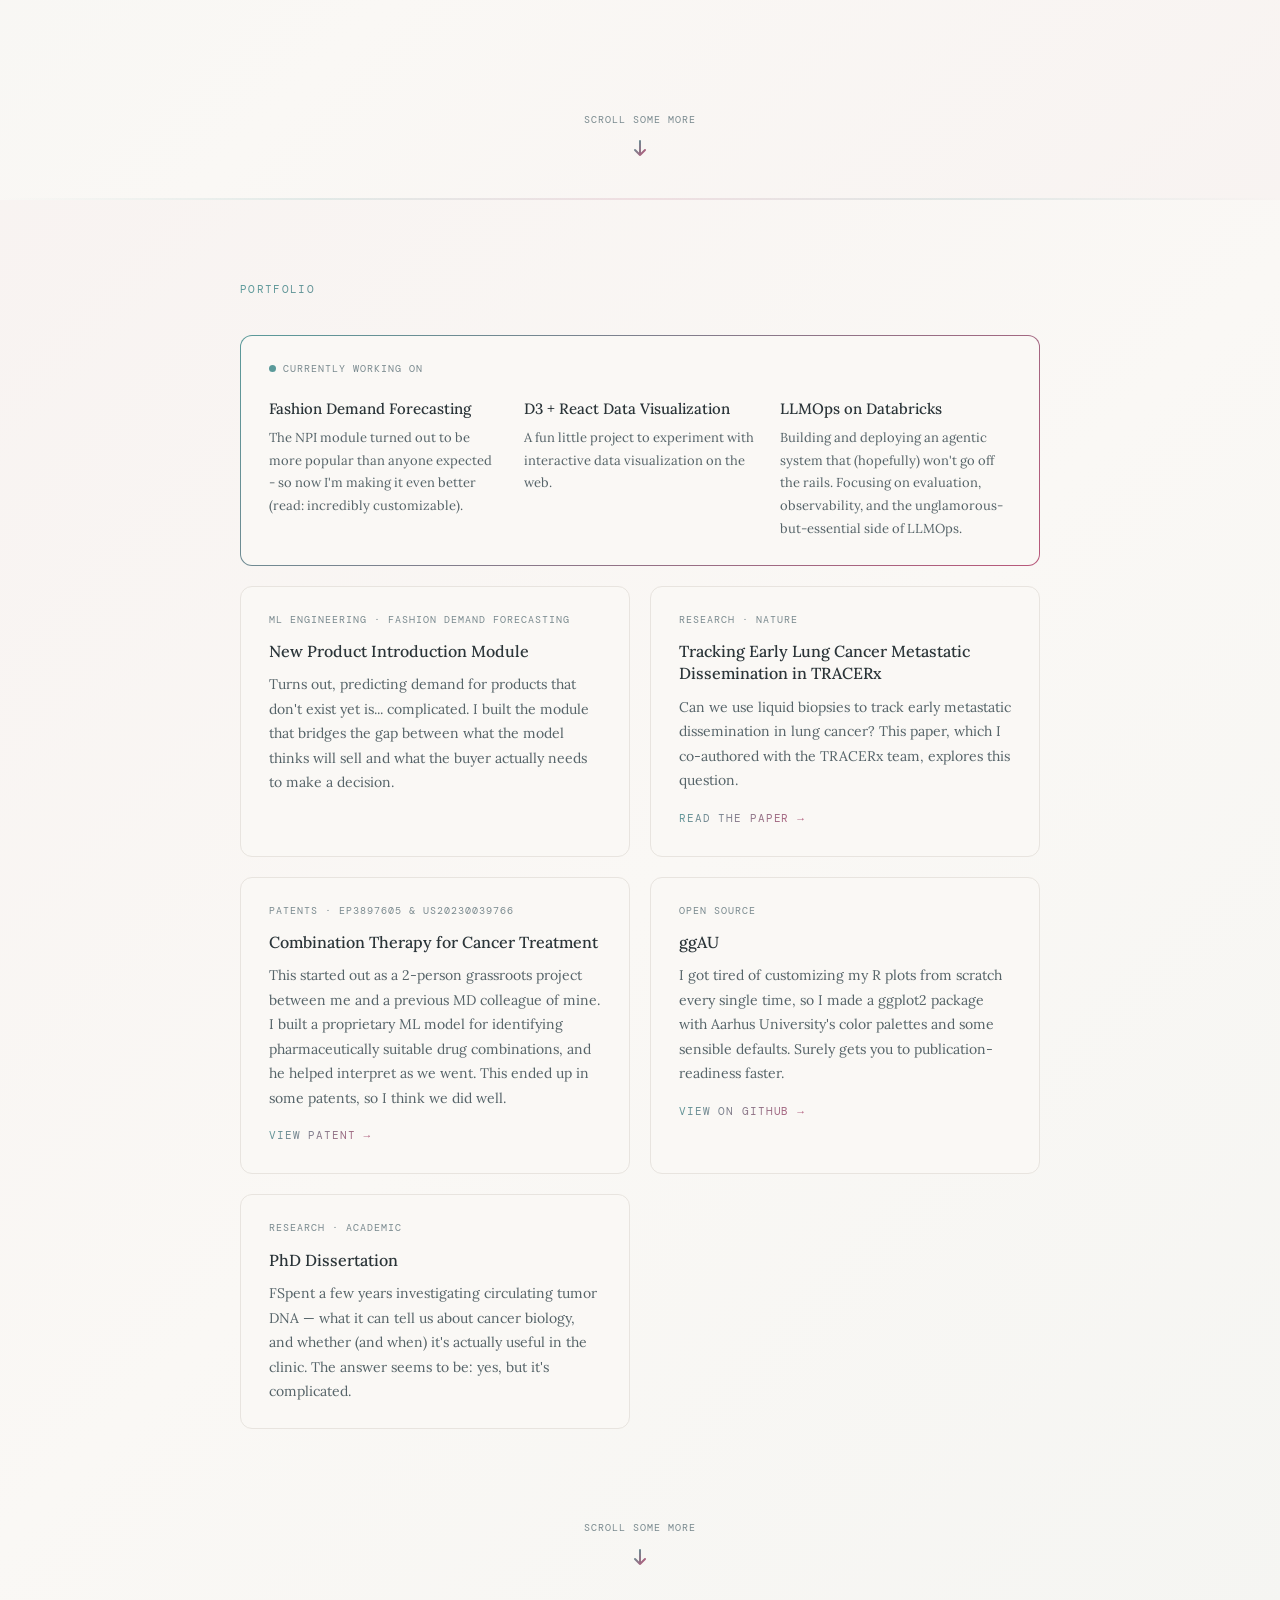
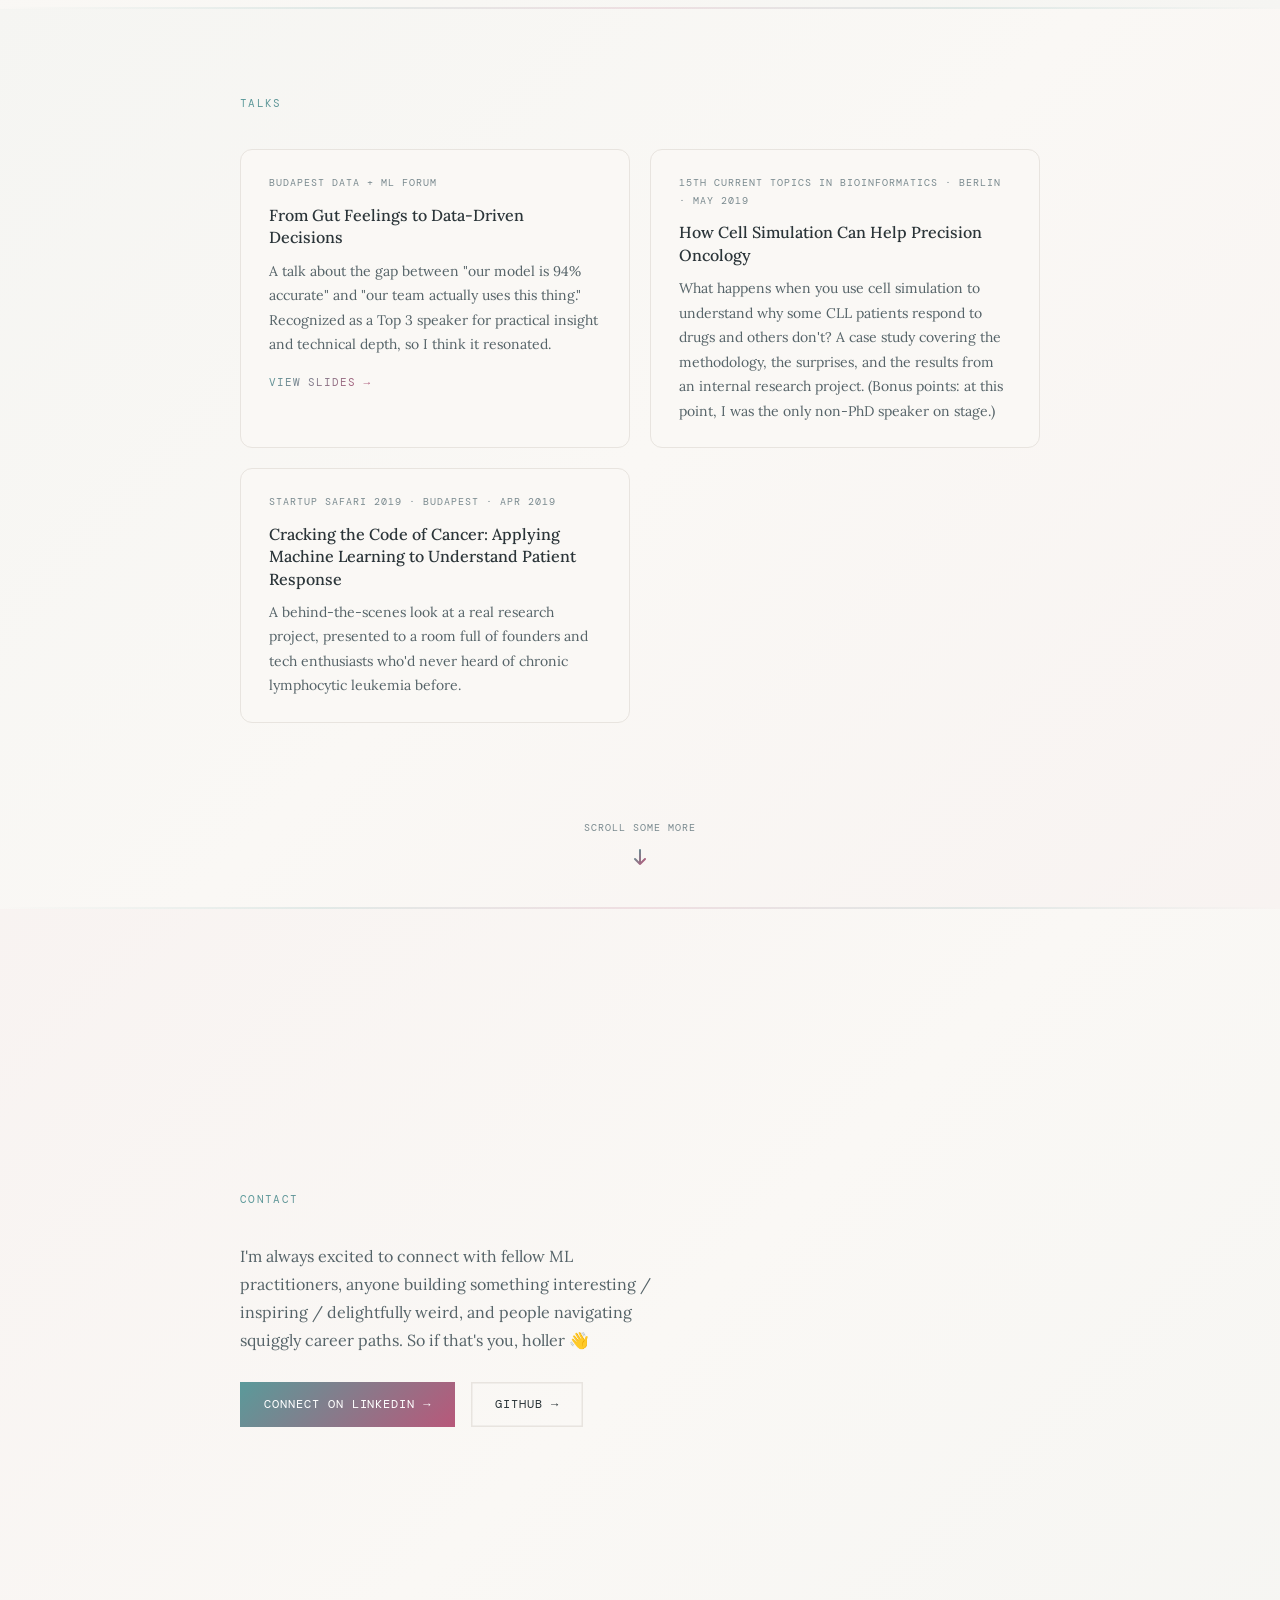
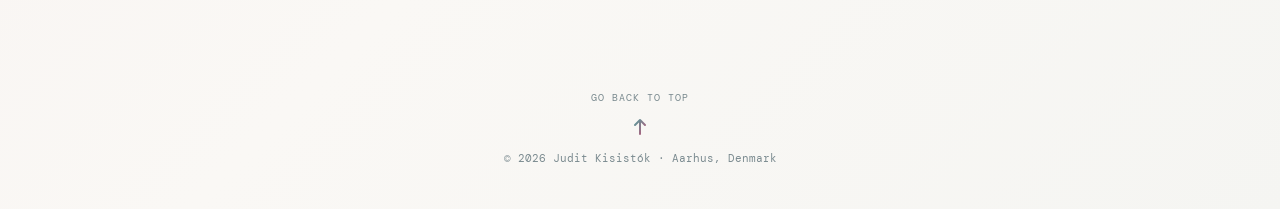
==== commit 474fccbf: "tweak text" ====
--- a/index.html
+++ b/index.html
@@ -173,7 +173,7 @@
           <div class="card">
             <span class="card-tag">Startup SAFARI 2019 · Budapest · Apr 2019</span>
             <h3>Cracking the Code of Cancer: Applying Machine Learning to Understand Patient Response</h3>
-            <p>A behind-the-scenes look at a research project uncovering genetic patterns affecting drug resistance in chronic lymphocytic leukemia patients from idea to implementation and beyond. Presented to a crowd of founders and tech enthusiasts.</p>
+            <p>A behind-the-scenes look at a real research project, presented to a room full of founders and tech enthusiasts who'd never heard of chronic lymphocytic leukemia before.</p>
           </div>
 
         </div>
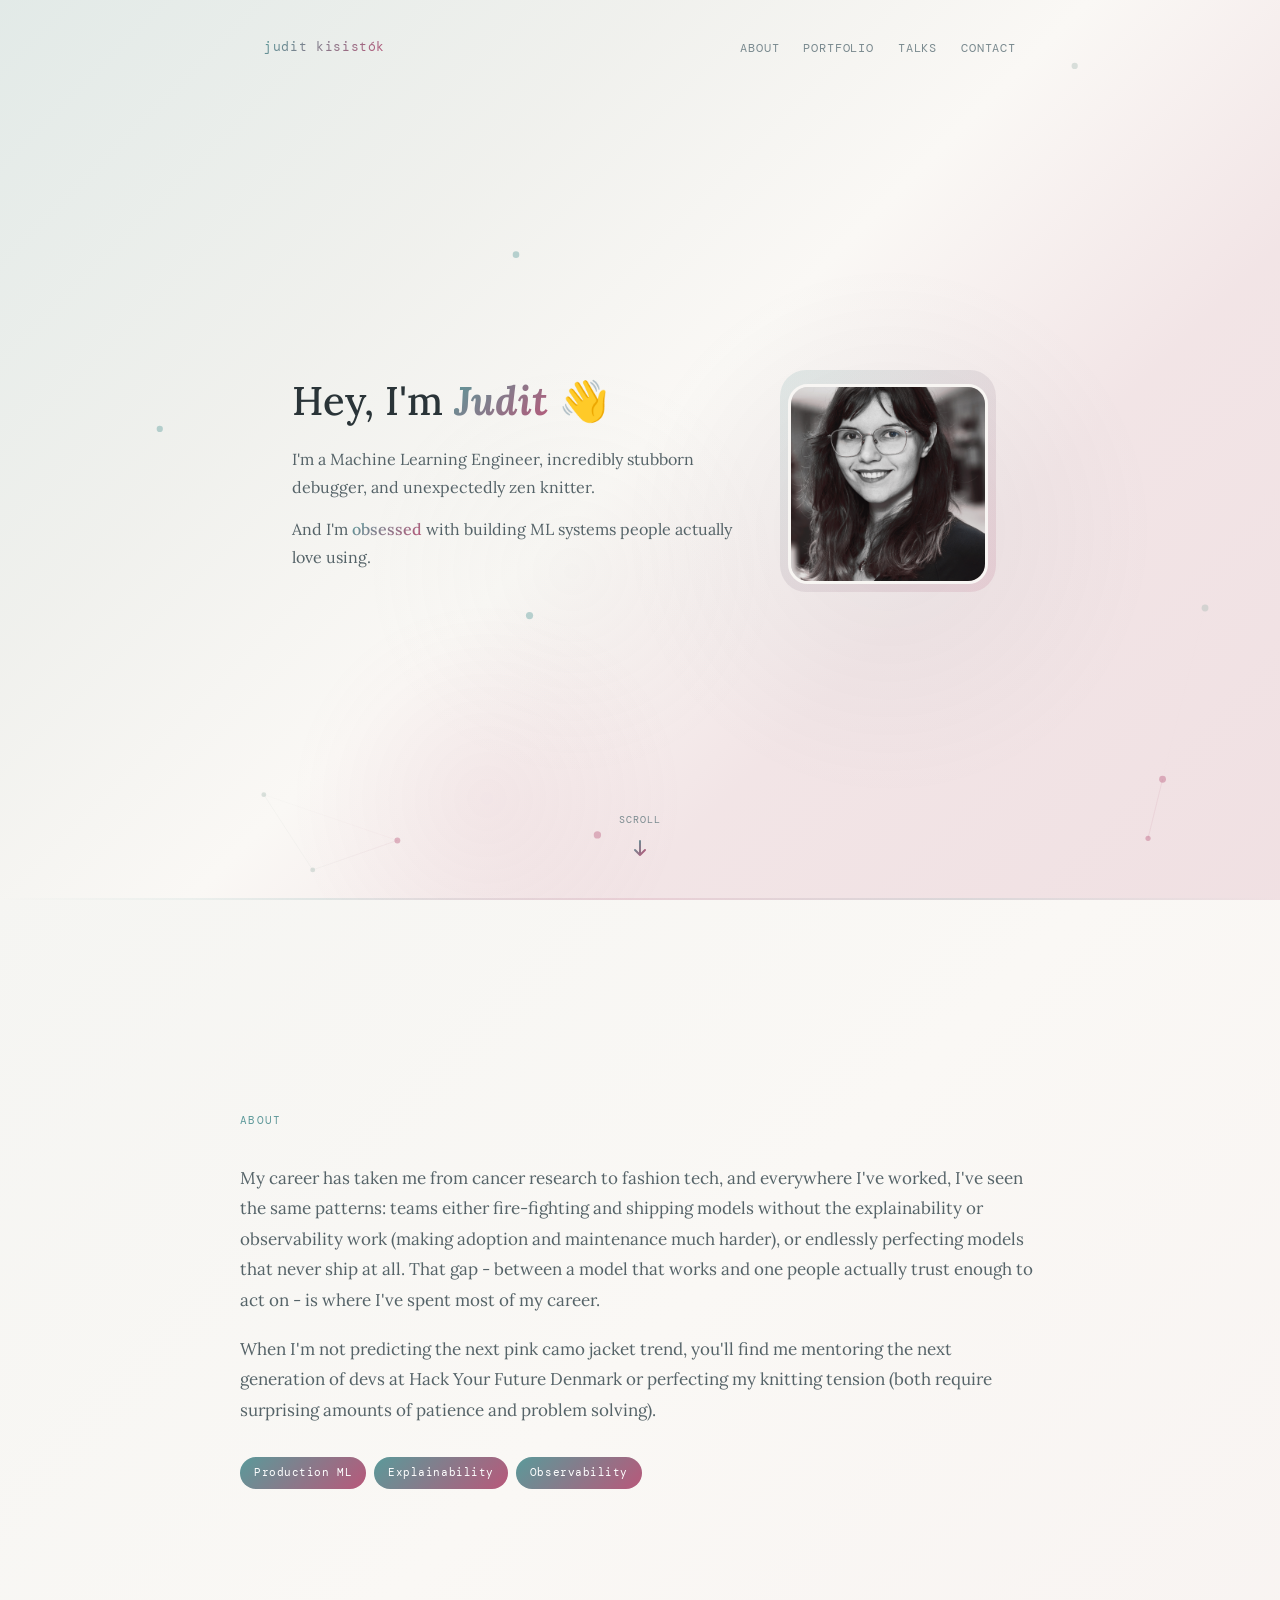
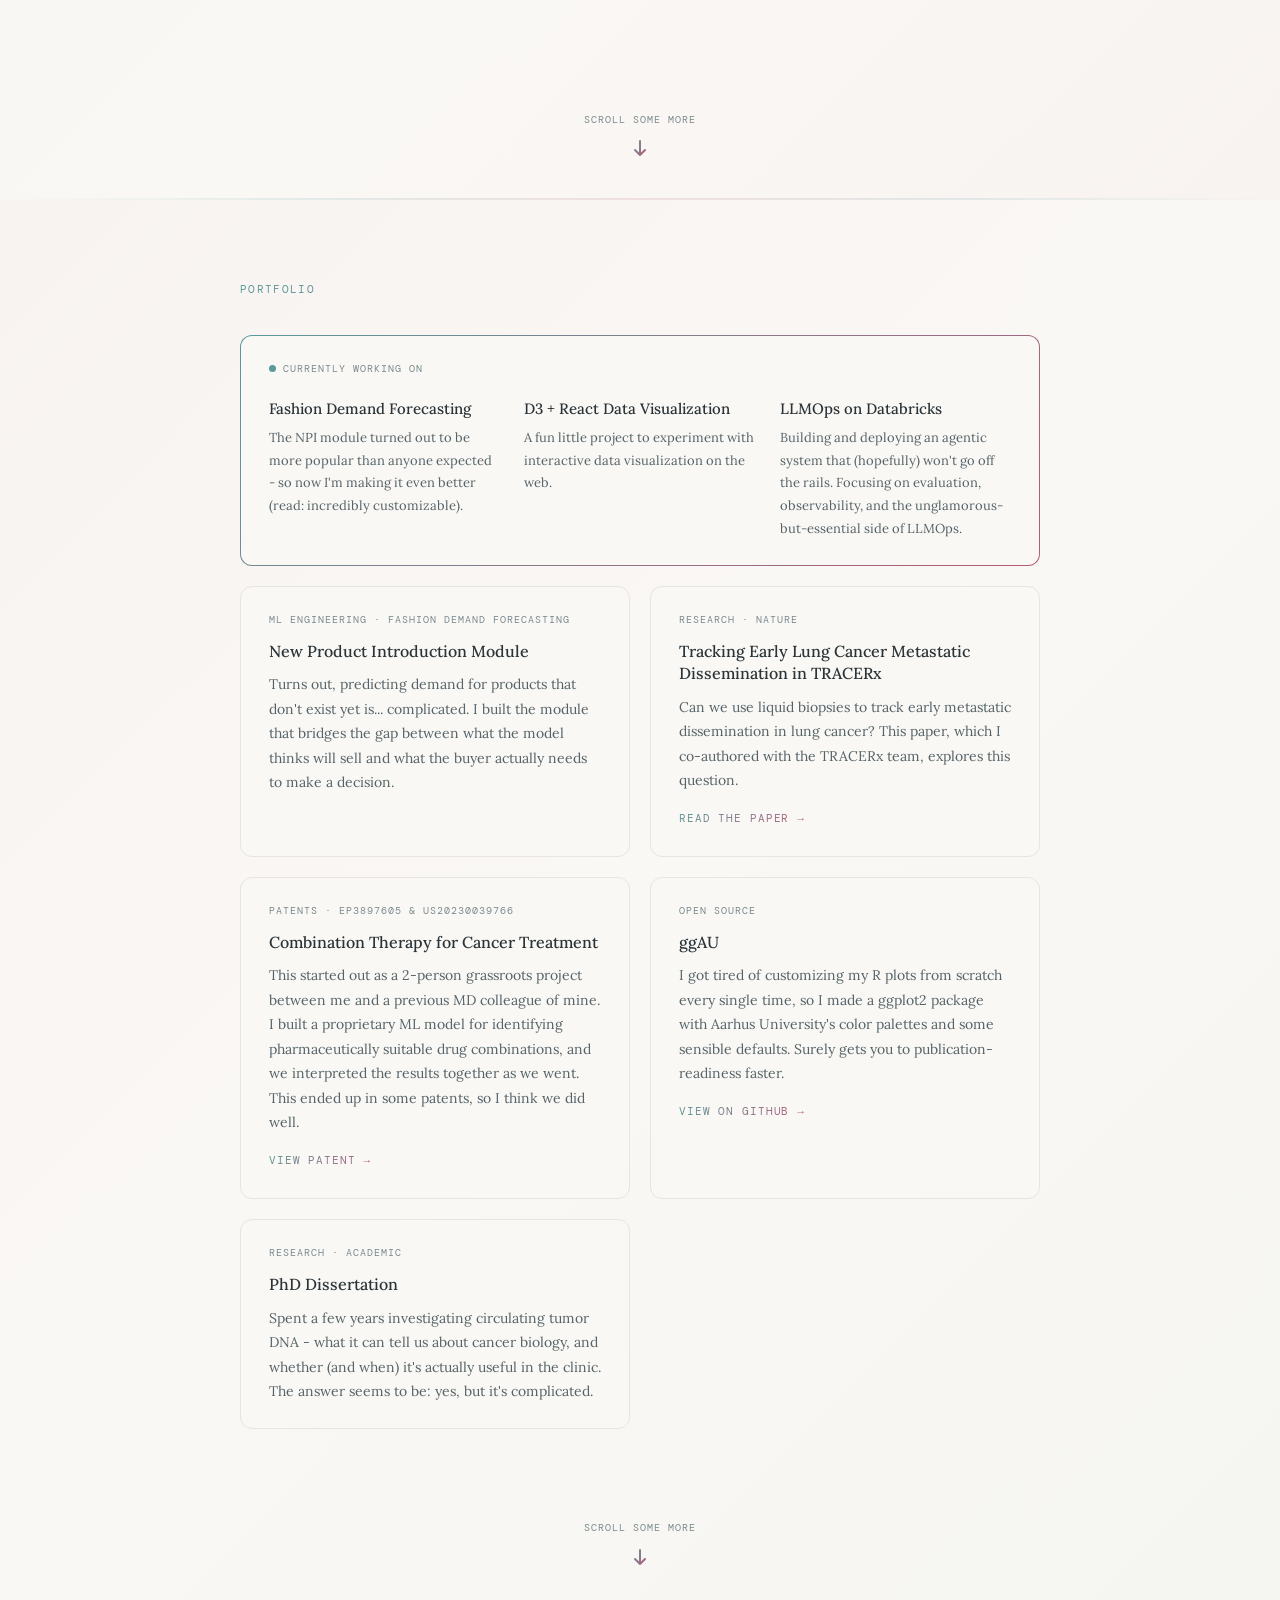
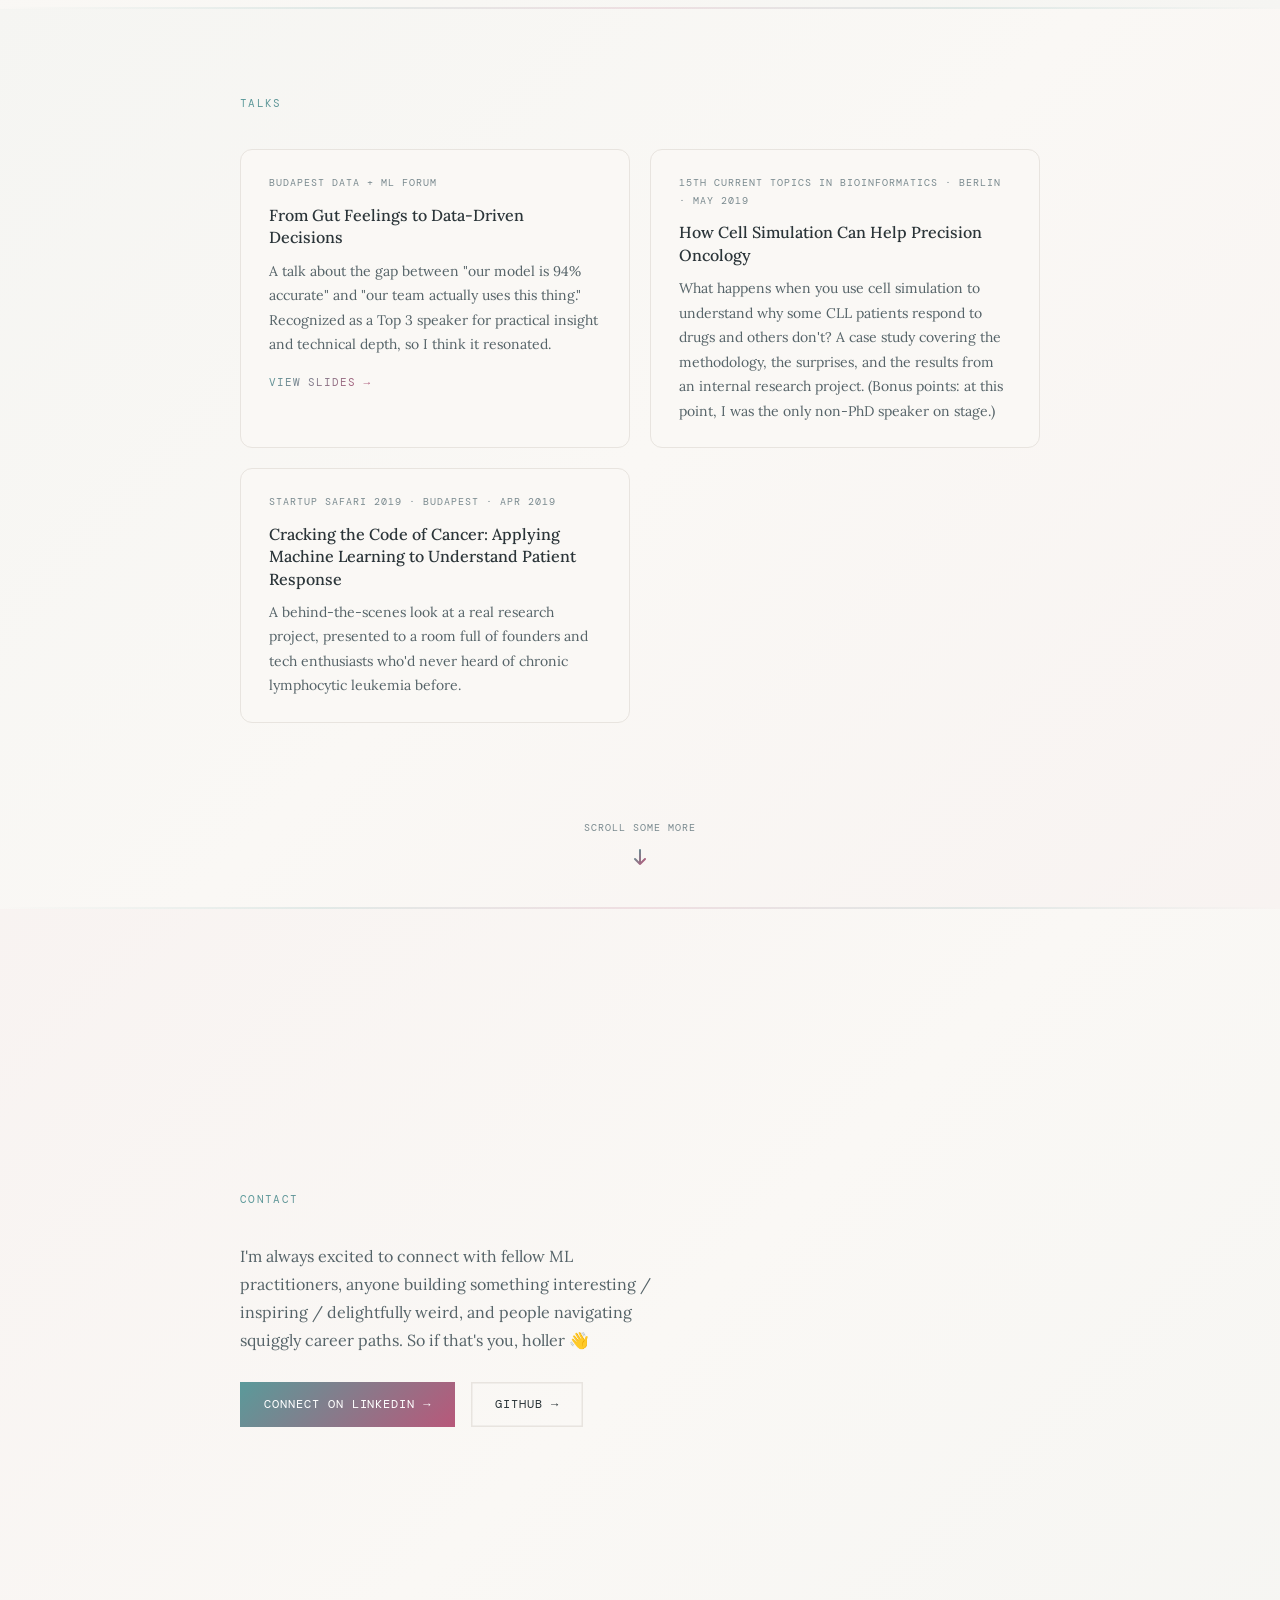
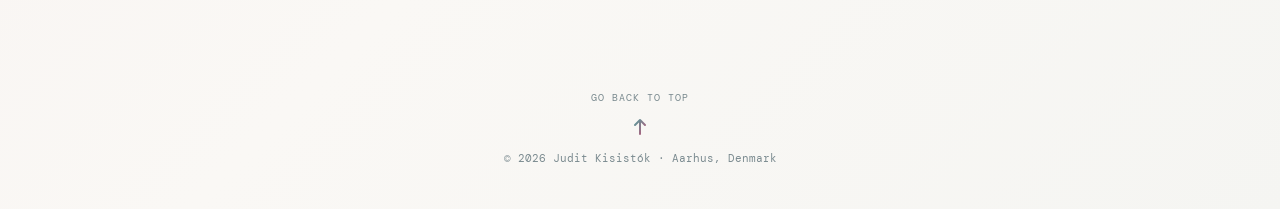
==== commit 108c7f8b: "fix typos" ====
--- a/index.html
+++ b/index.html
@@ -121,7 +121,7 @@
           <div class="card">
             <span class="card-tag">Patents · EP3897605 &amp; US20230039766</span>
             <h3>Combination Therapy for Cancer Treatment</h3>
-            <p>This started out as a 2-person grassroots project between me and a previous MD colleague of mine. I built a proprietary ML model for identifying pharmaceutically suitable drug combinations, and he helped interpret as we went. This ended up in some patents, so I think we did well.</p>
+            <p>This started out as a 2-person grassroots project between me and a previous MD colleague of mine. I built a proprietary ML model for identifying pharmaceutically suitable drug combinations, and we interpreted the results together as we went. This ended up in some patents, so I think we did well.</p>
             <a href="https://patentscope.wipo.int/search/en/detail.jsf?docId=WO2021130498" target="_blank" class="card-link">View patent →</a>
           </div>
 
@@ -135,7 +135,7 @@
           <div class="card">
             <span class="card-tag">Research · Academic</span>
             <h3>PhD Dissertation</h3>
-            <p>FSpent a few years investigating circulating tumor DNA — what it can tell us about cancer biology, and whether (and when) it's actually useful in the clinic. The answer seems to be: yes, but it's complicated.</p>
+            <p>Spent a few years investigating circulating tumor DNA - what it can tell us about cancer biology, and whether (and when) it's actually useful in the clinic. The answer seems to be: yes, but it's complicated.</p>
           </div>
 
         </div>
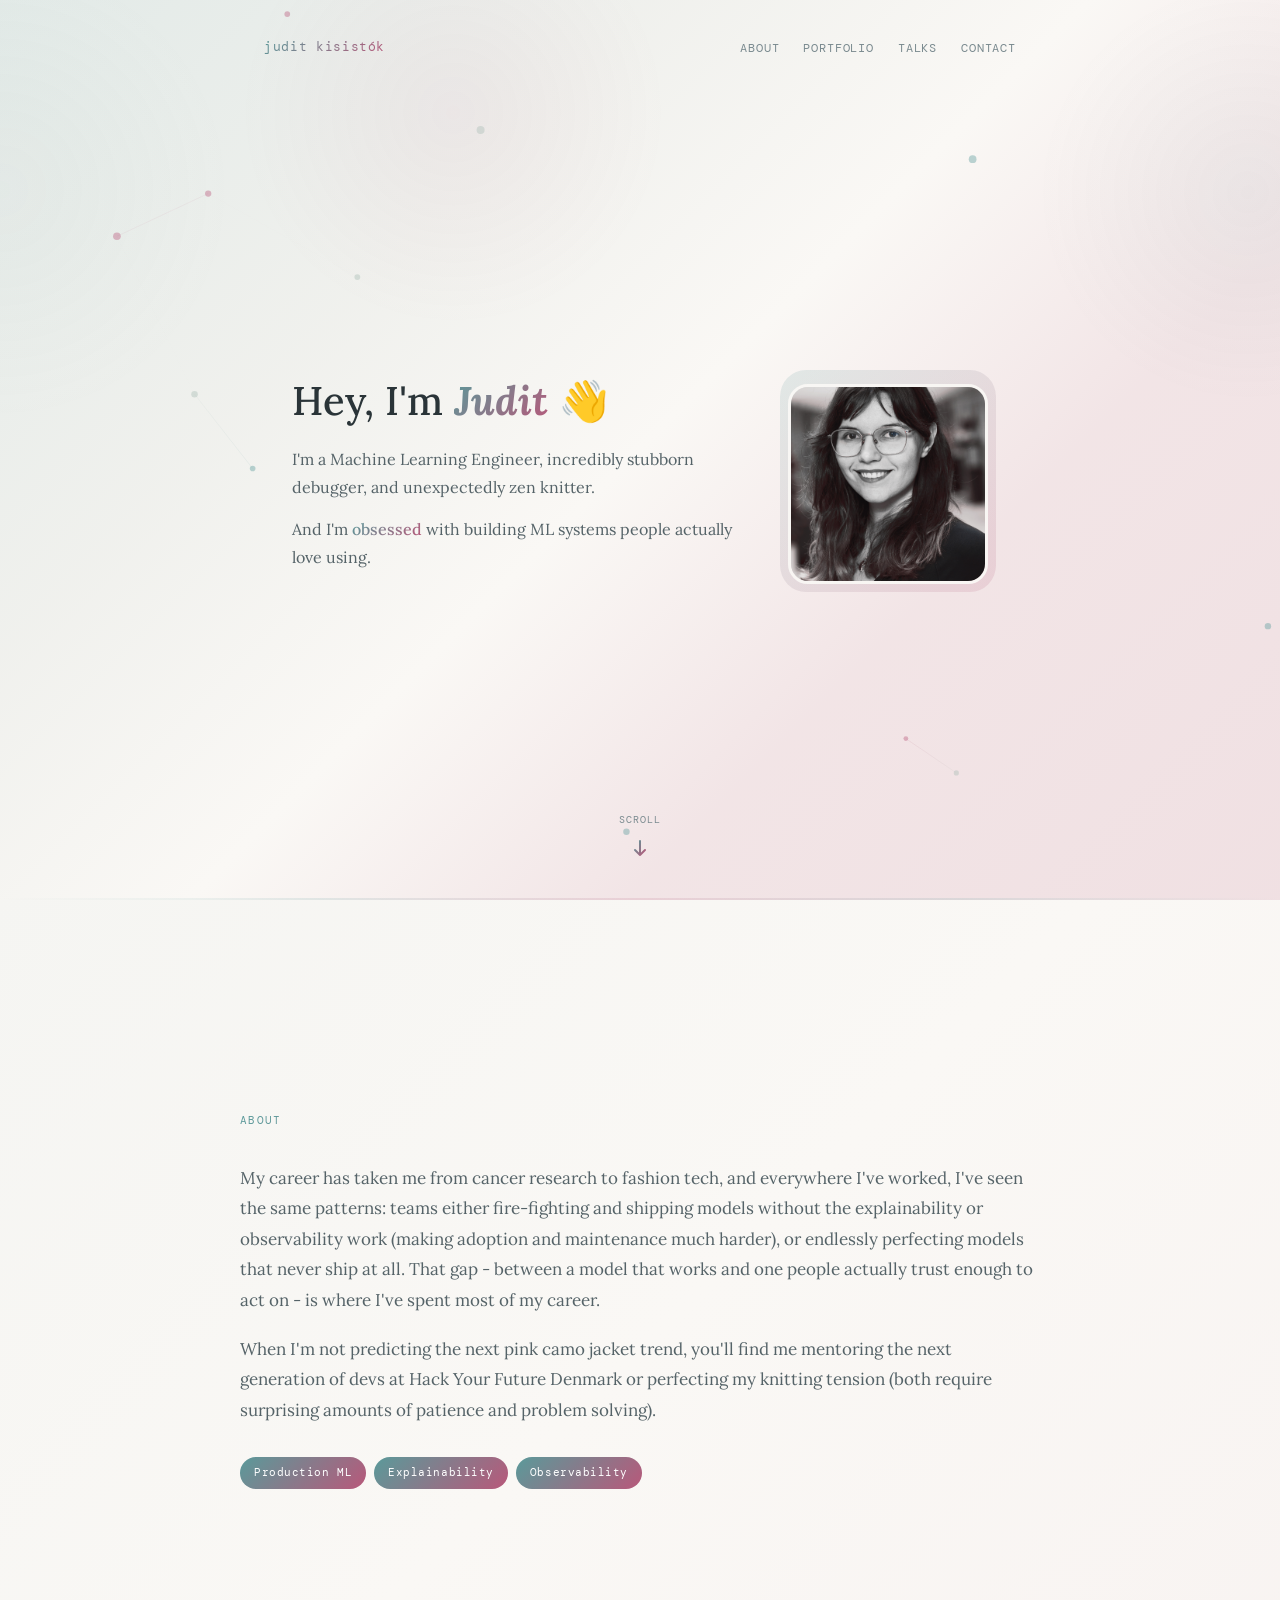
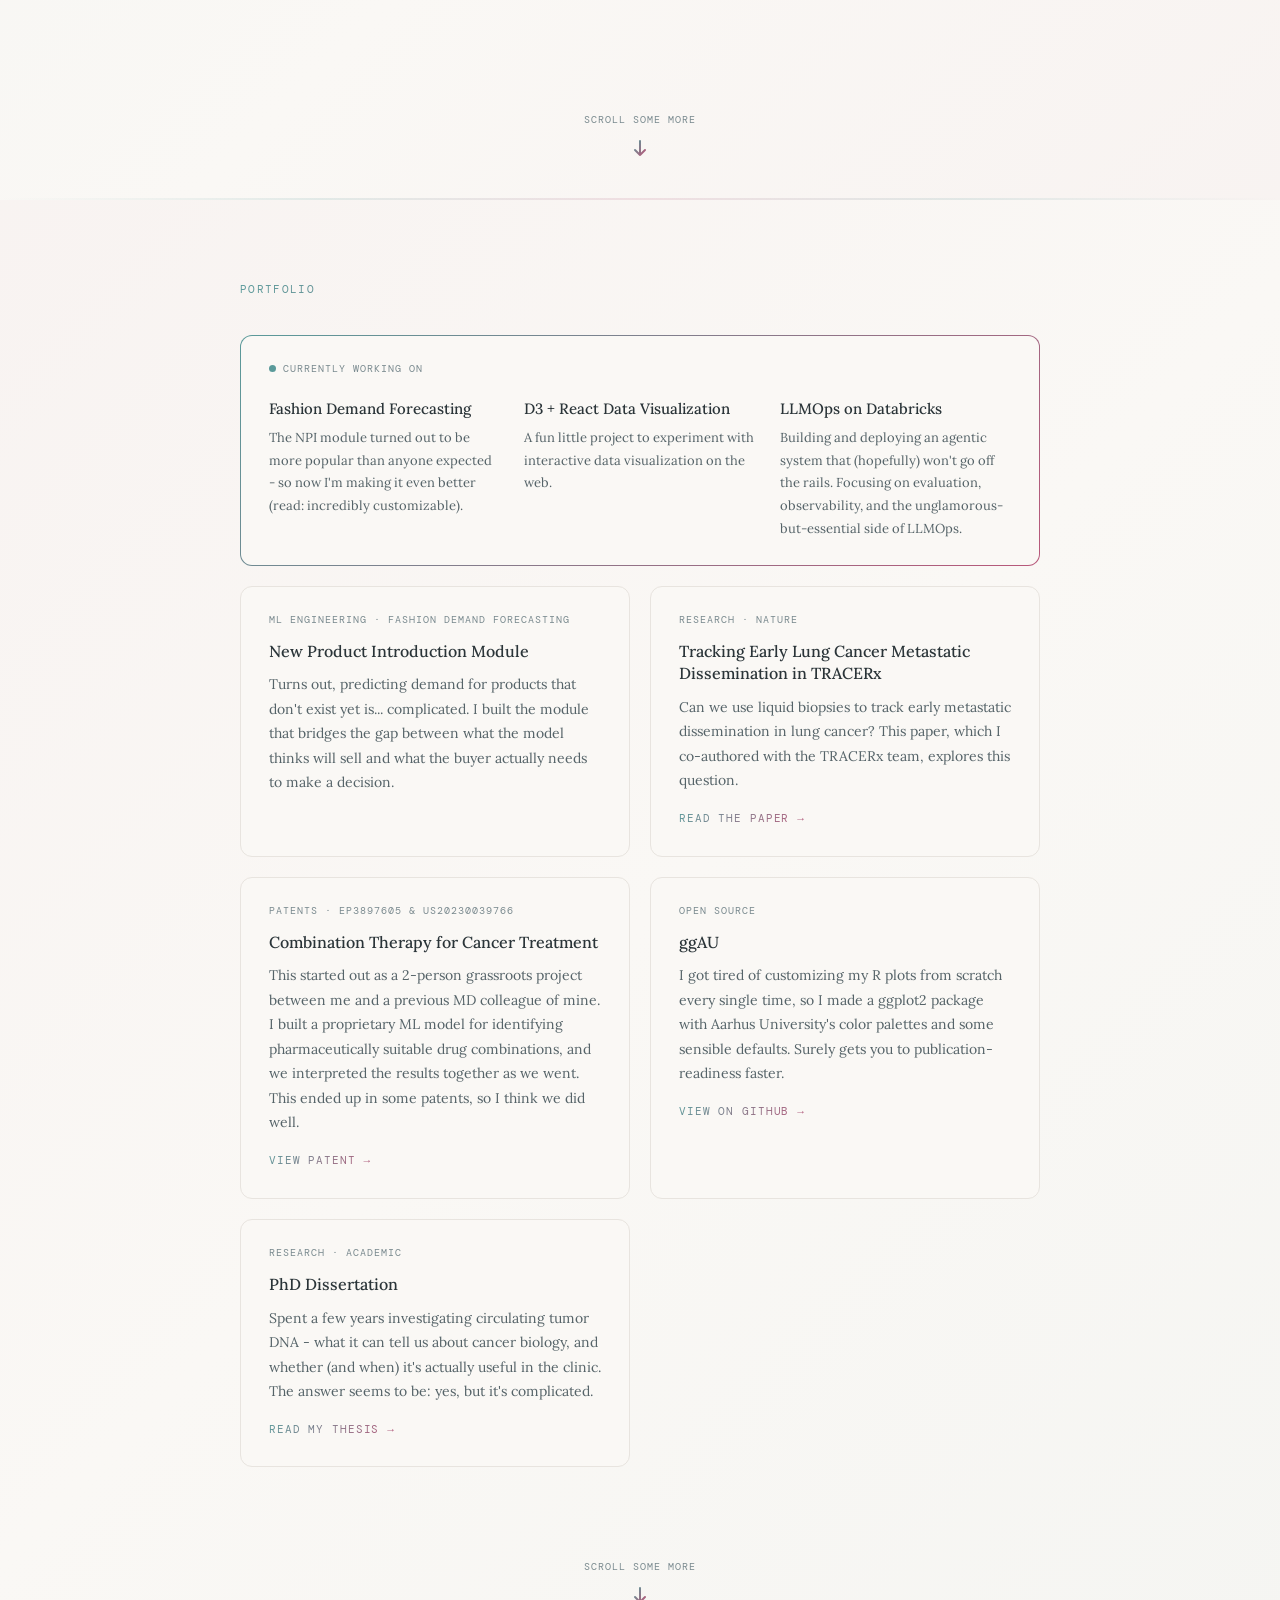
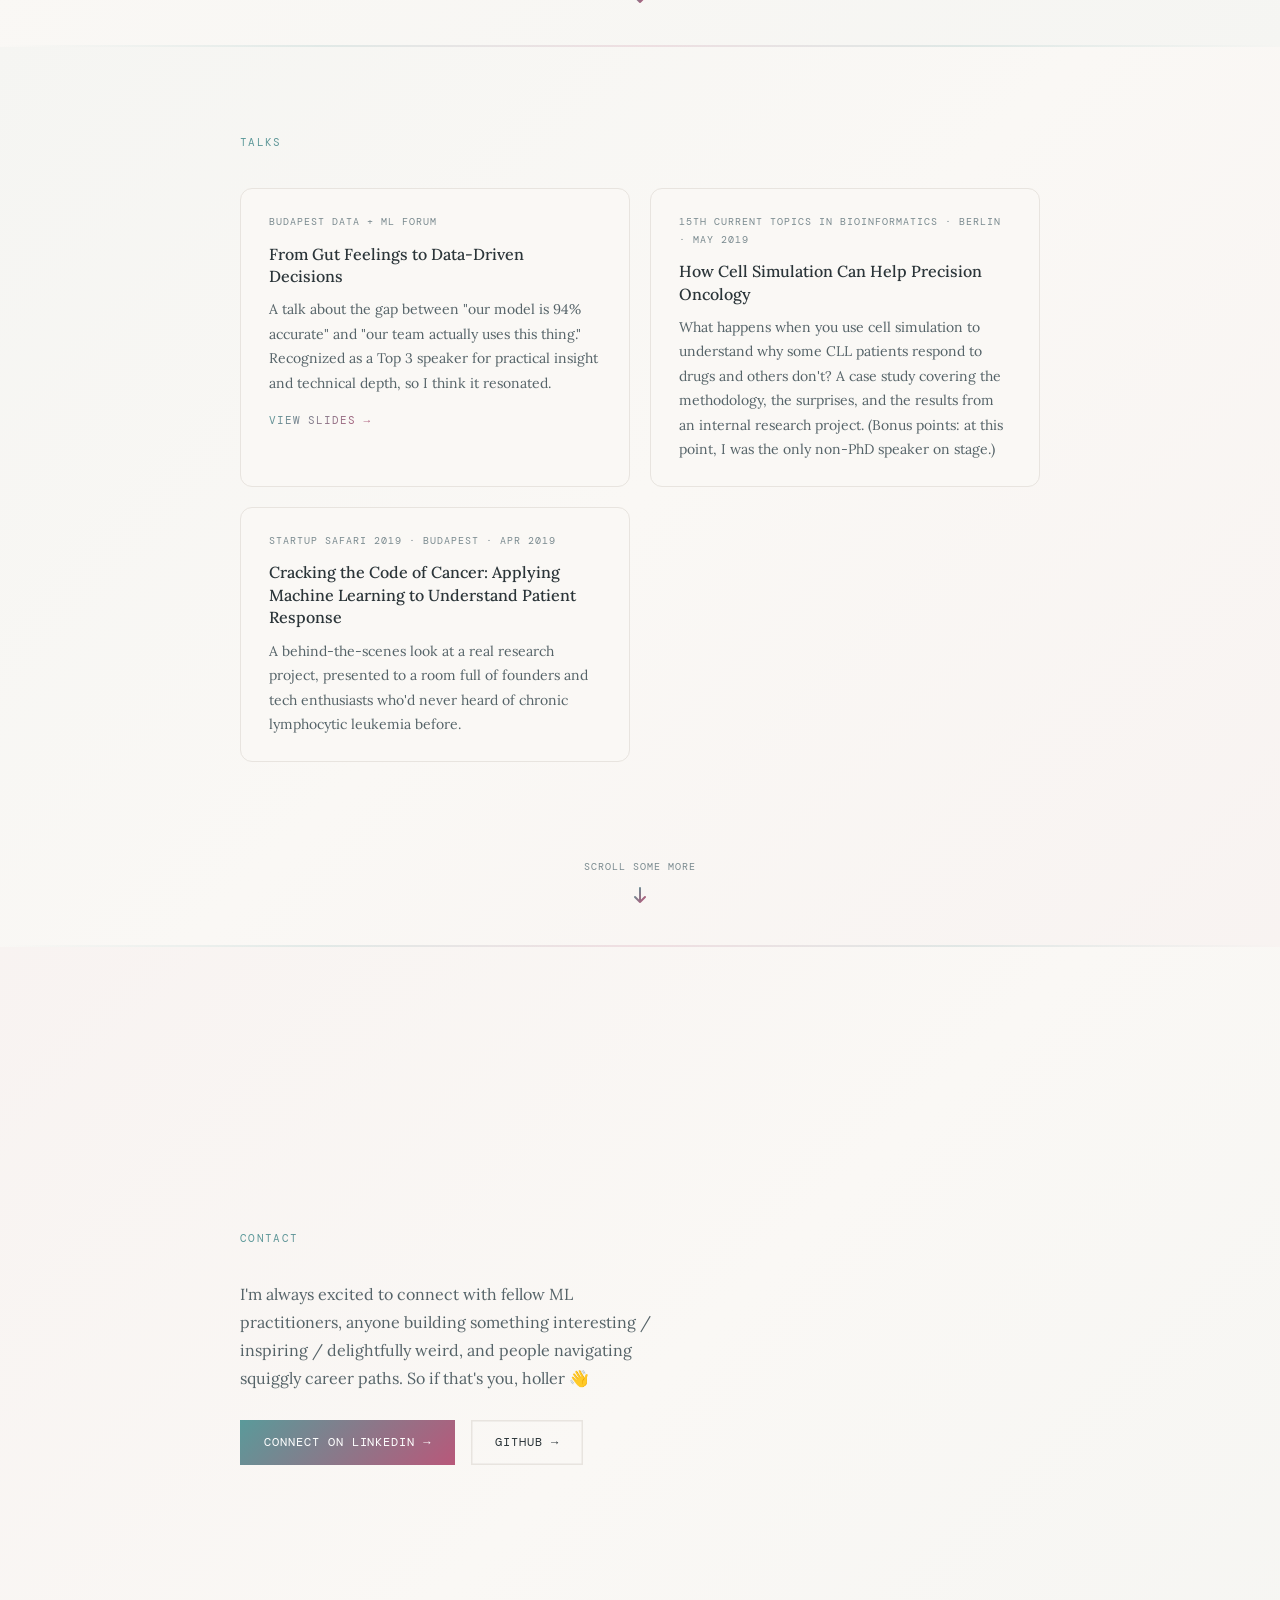
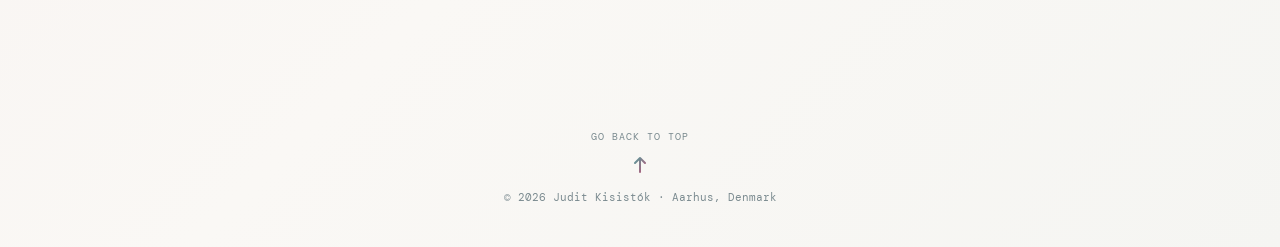
==== commit ad6fb8be: "add thesis link" ====
--- a/index.html
+++ b/index.html
@@ -136,6 +136,7 @@
             <span class="card-tag">Research · Academic</span>
             <h3>PhD Dissertation</h3>
             <p>Spent a few years investigating circulating tumor DNA - what it can tell us about cancer biology, and whether (and when) it's actually useful in the clinic. The answer seems to be: yes, but it's complicated.</p>
+            <a href="assets/JuditKisistok_thesis.pdf" target="_blank" class="card-link">Read my thesis →</a>
           </div>
 
         </div>
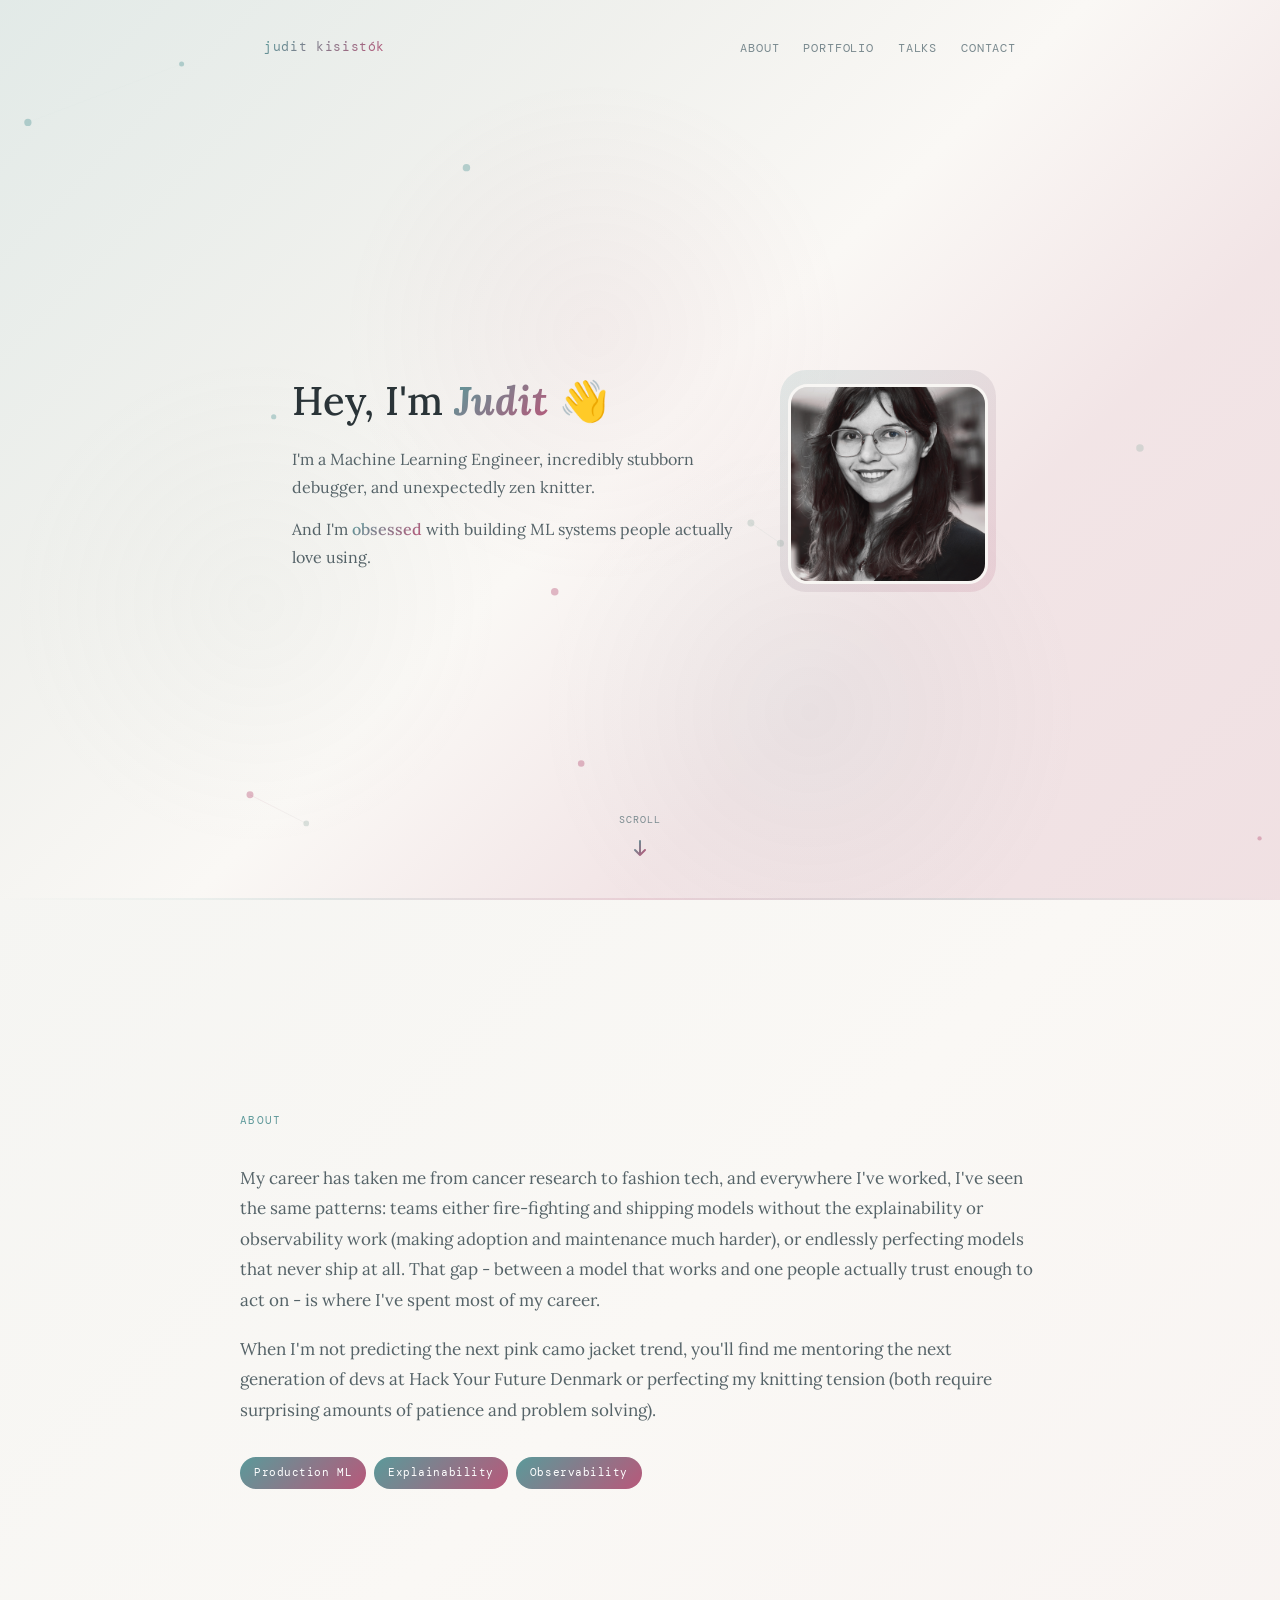
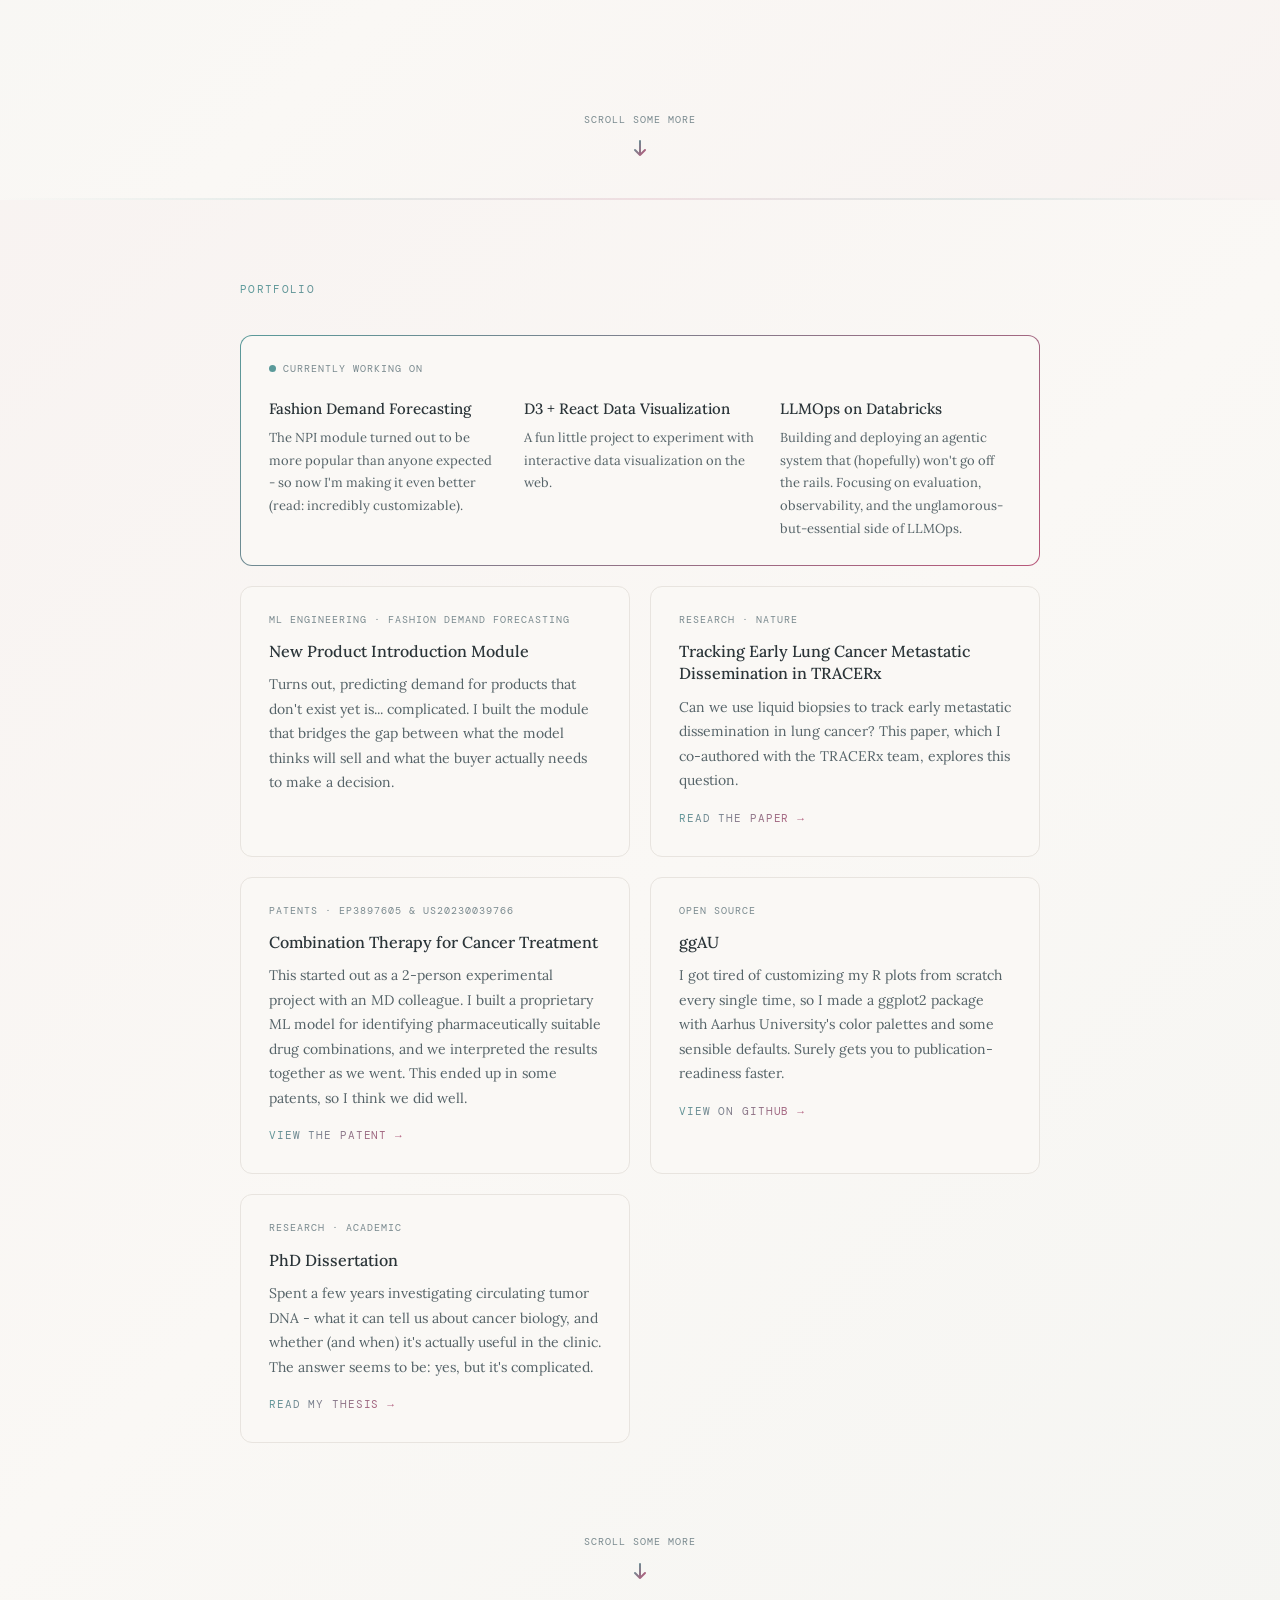
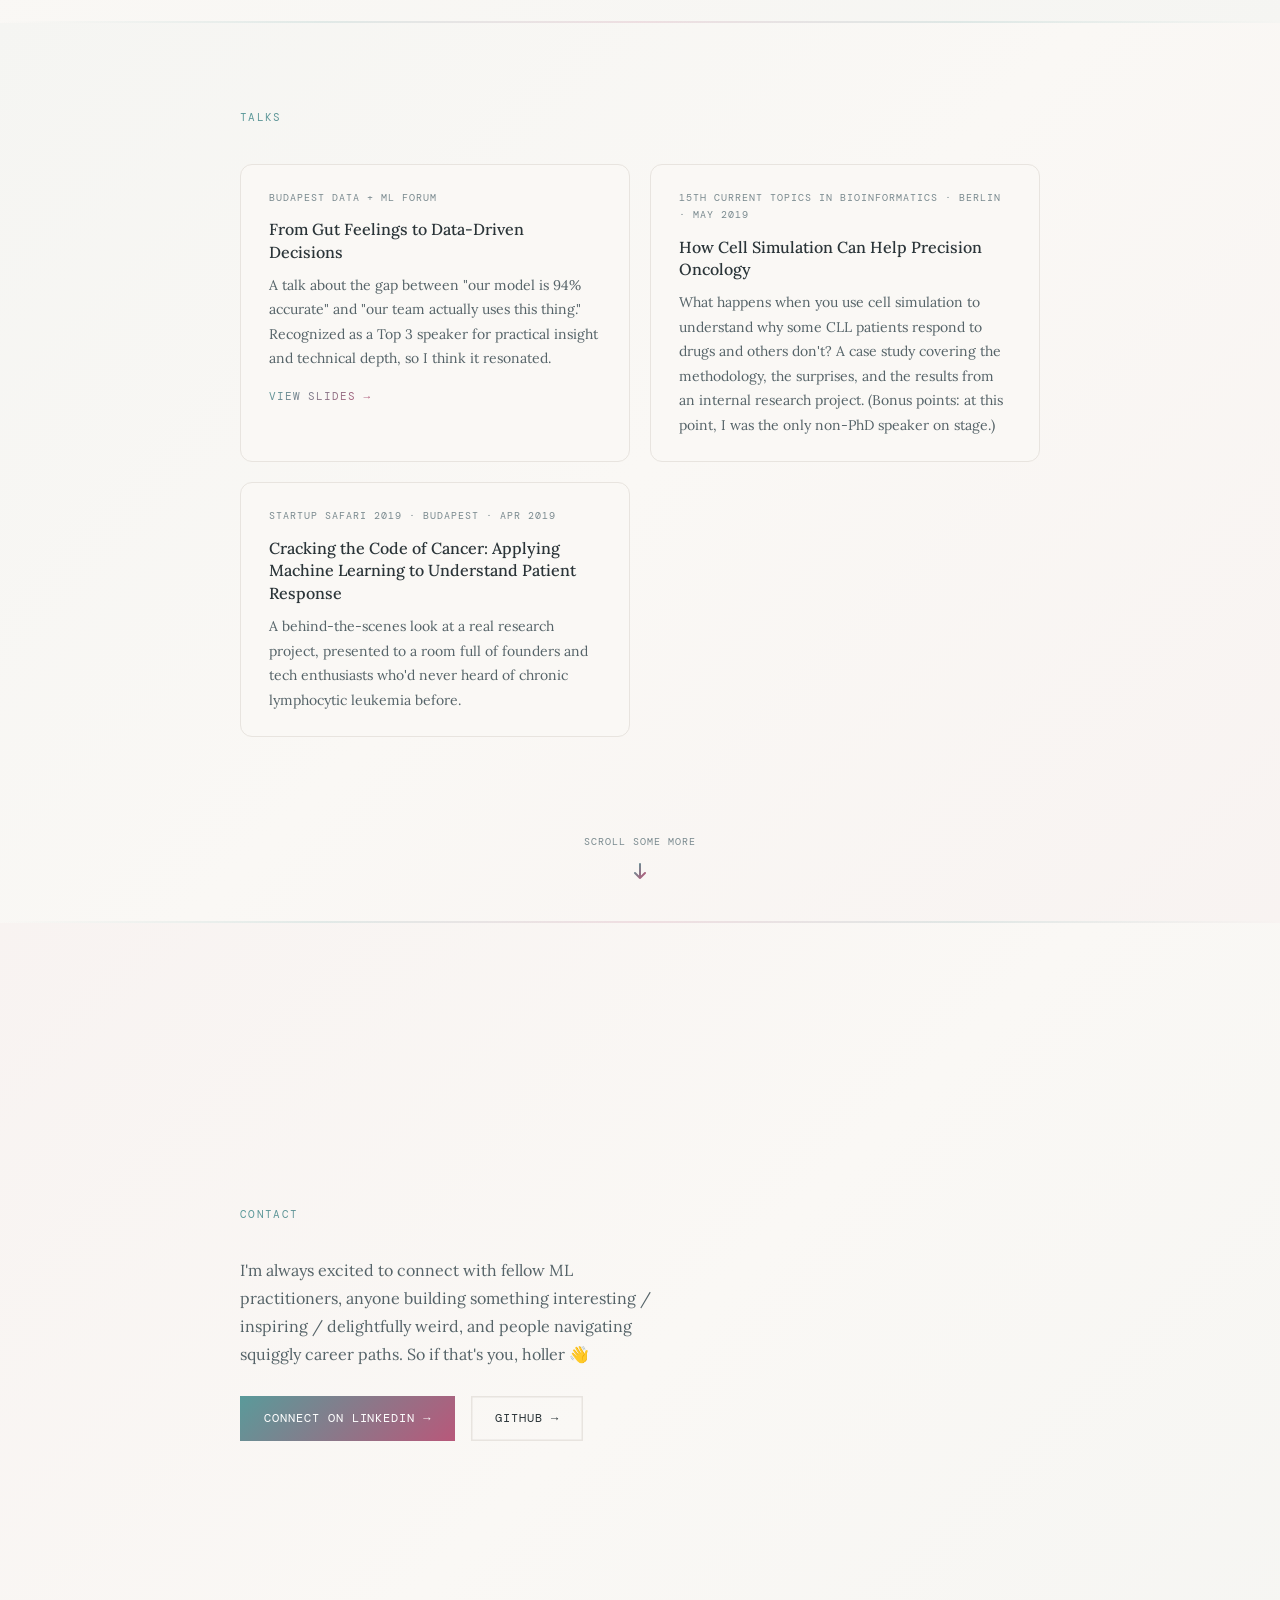
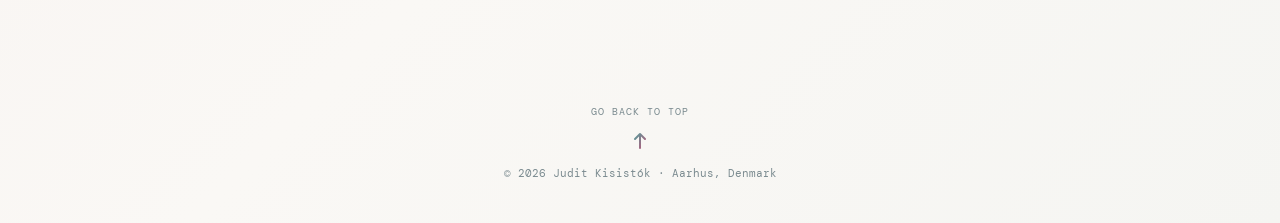
==== commit eed300c9: "change wording" ====
--- a/index.html
+++ b/index.html
@@ -121,8 +121,8 @@
           <div class="card">
             <span class="card-tag">Patents · EP3897605 &amp; US20230039766</span>
             <h3>Combination Therapy for Cancer Treatment</h3>
-            <p>This started out as a 2-person grassroots project between me and a previous MD colleague of mine. I built a proprietary ML model for identifying pharmaceutically suitable drug combinations, and we interpreted the results together as we went. This ended up in some patents, so I think we did well.</p>
-            <a href="https://patentscope.wipo.int/search/en/detail.jsf?docId=WO2021130498" target="_blank" class="card-link">View patent →</a>
+            <p>This started out as a 2-person experimental project with an MD colleague. I built a proprietary ML model for identifying pharmaceutically suitable drug combinations, and we interpreted the results together as we went. This ended up in some patents, so I think we did well.</p>
+            <a href="https://patentscope.wipo.int/search/en/detail.jsf?docId=WO2021130498" target="_blank" class="card-link">View the patent →</a>
           </div>
 
           <div class="card">
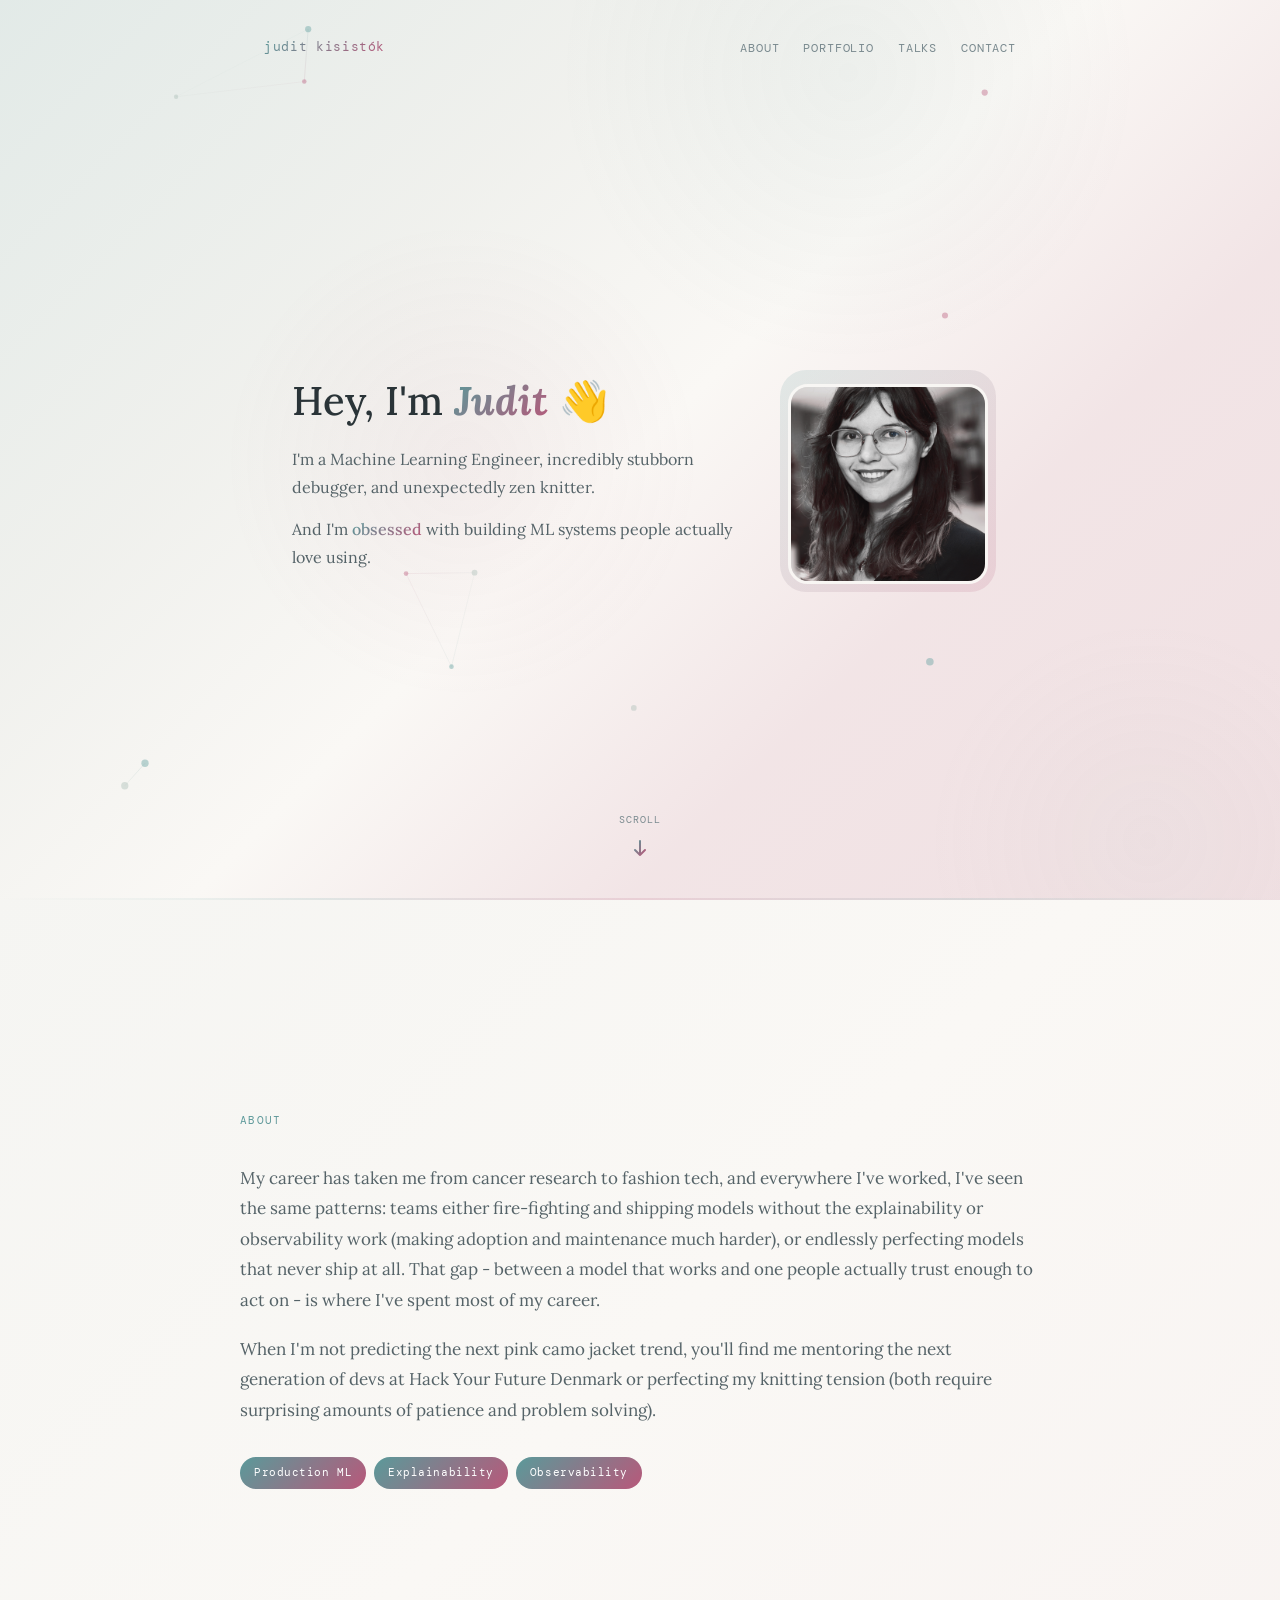
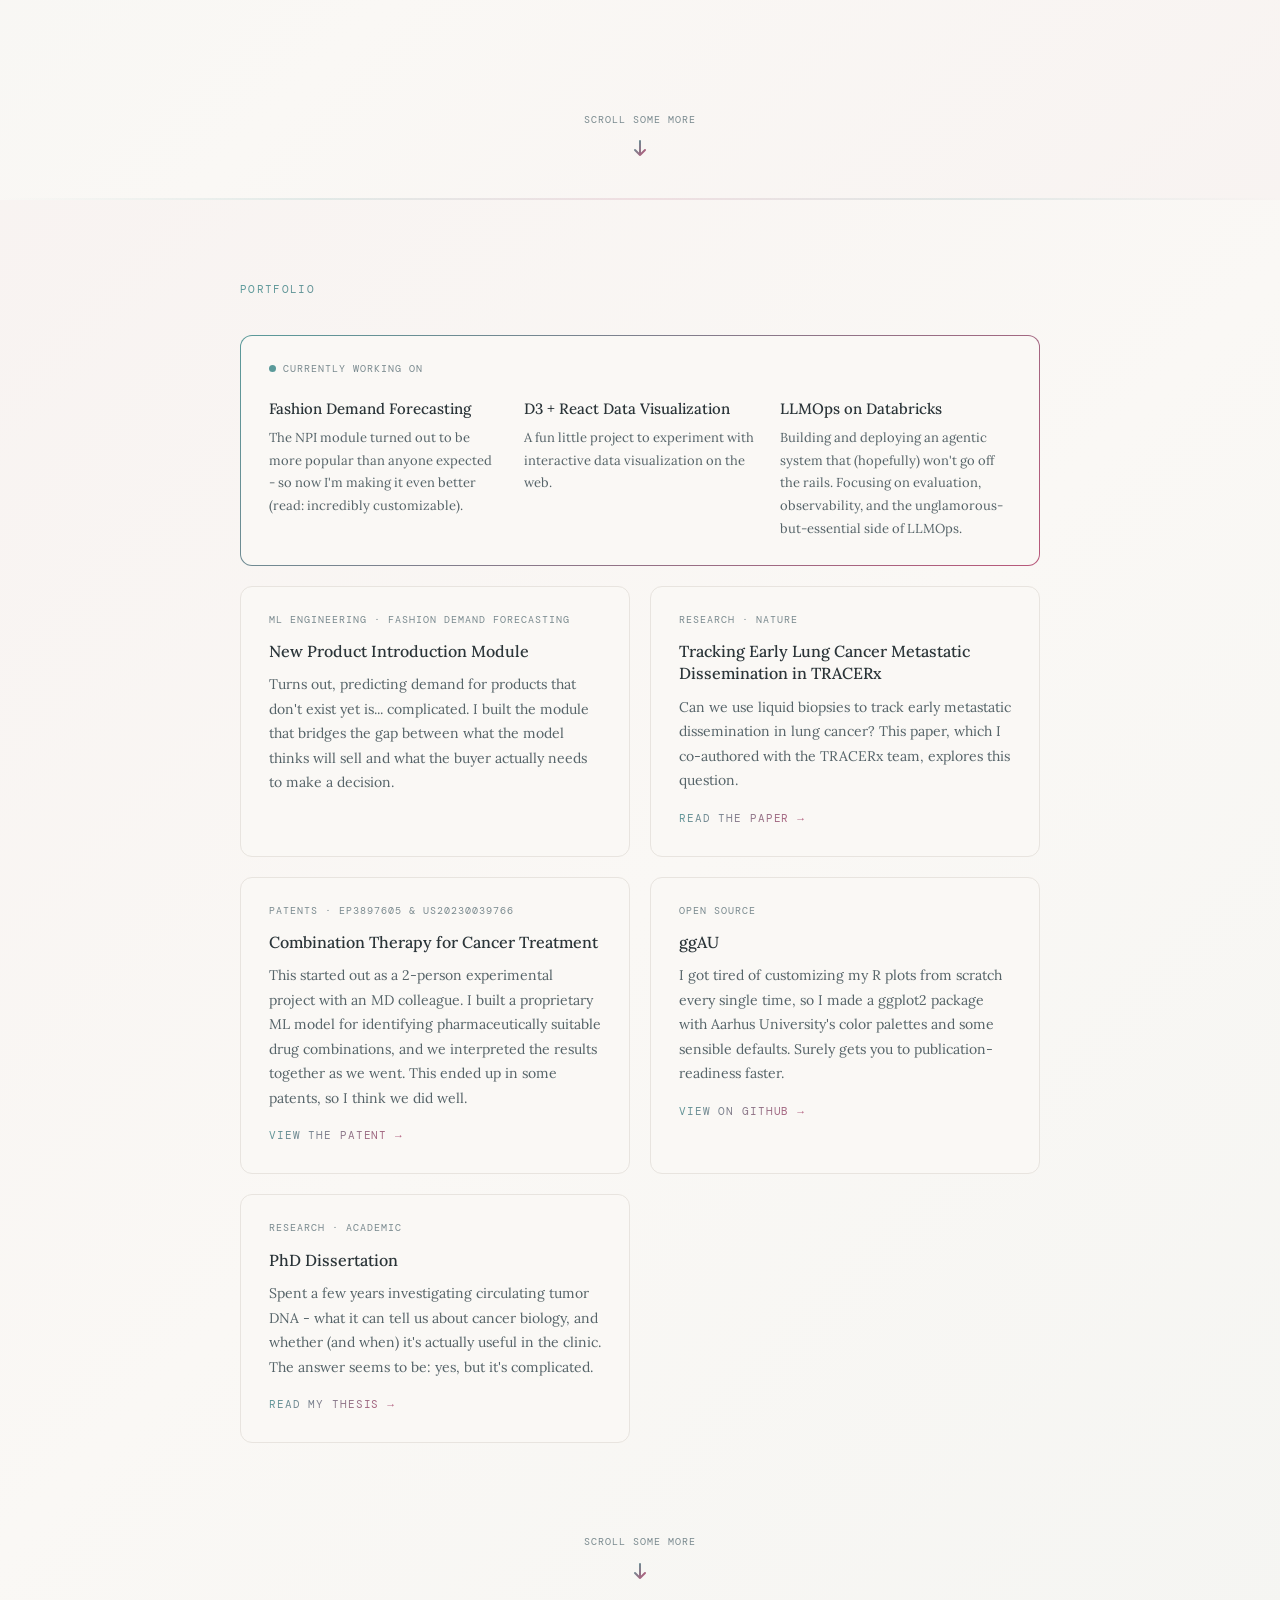
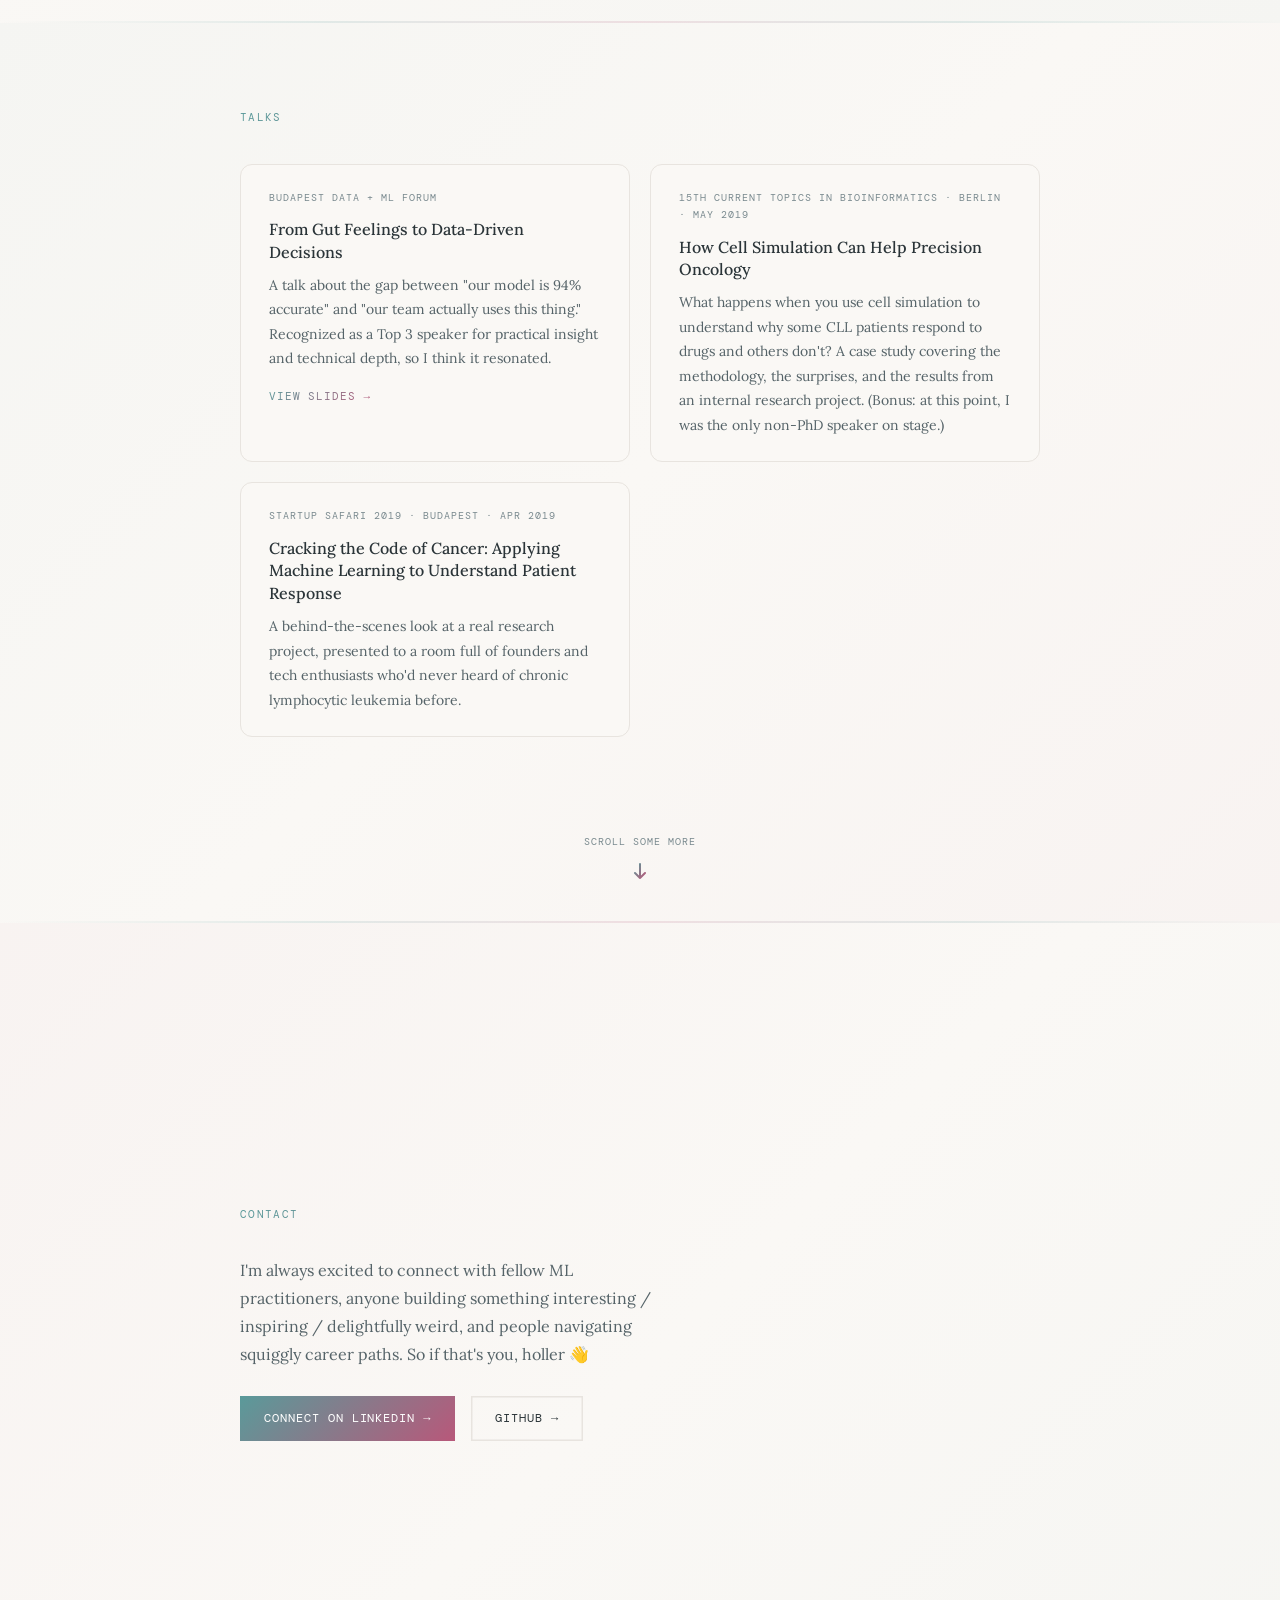
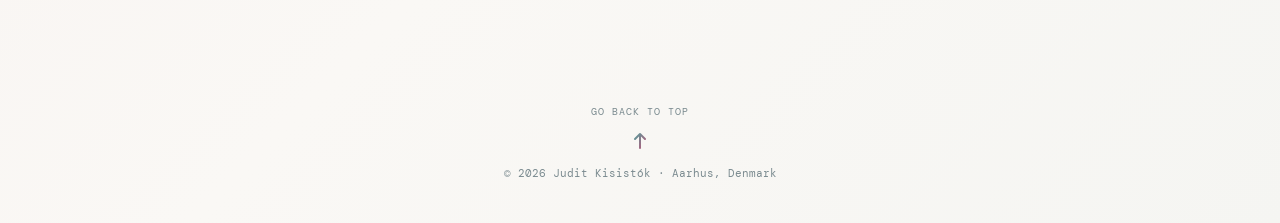
==== commit f2ee41b9: "tweak text" ====
--- a/index.html
+++ b/index.html
@@ -168,7 +168,7 @@
           <div class="card">
             <span class="card-tag">15th Current Topics in Bioinformatics · Berlin · May 2019</span>
             <h3>How Cell Simulation Can Help Precision Oncology</h3>
-            <p>What happens when you use cell simulation to understand why some CLL patients respond to drugs and others don't? A case study covering the methodology, the surprises, and the results from an internal research project. (Bonus points: at this point, I was the only non-PhD speaker on stage.)</p>
+            <p>What happens when you use cell simulation to understand why some CLL patients respond to drugs and others don't? A case study covering the methodology, the surprises, and the results from an internal research project. (Bonus: at this point, I was the only non-PhD speaker on stage.)</p>
           </div>
 
           <div class="card">
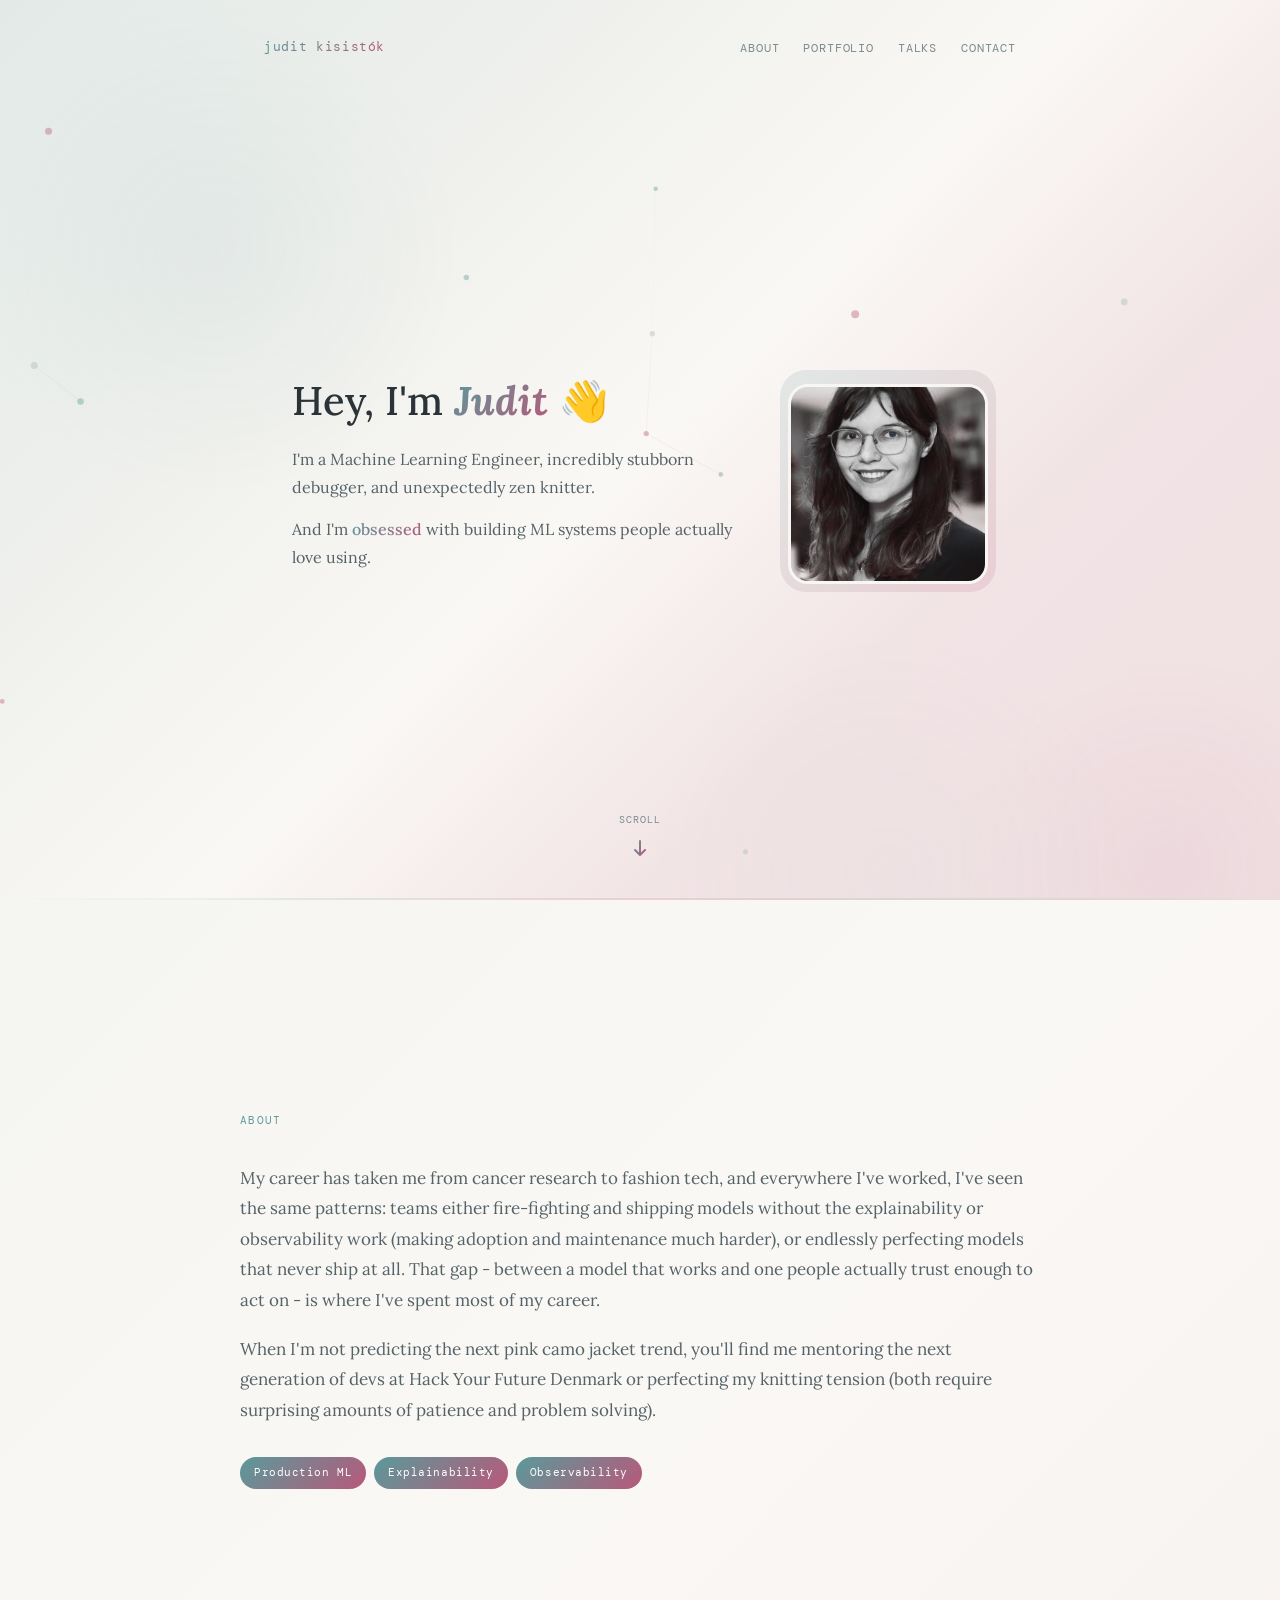
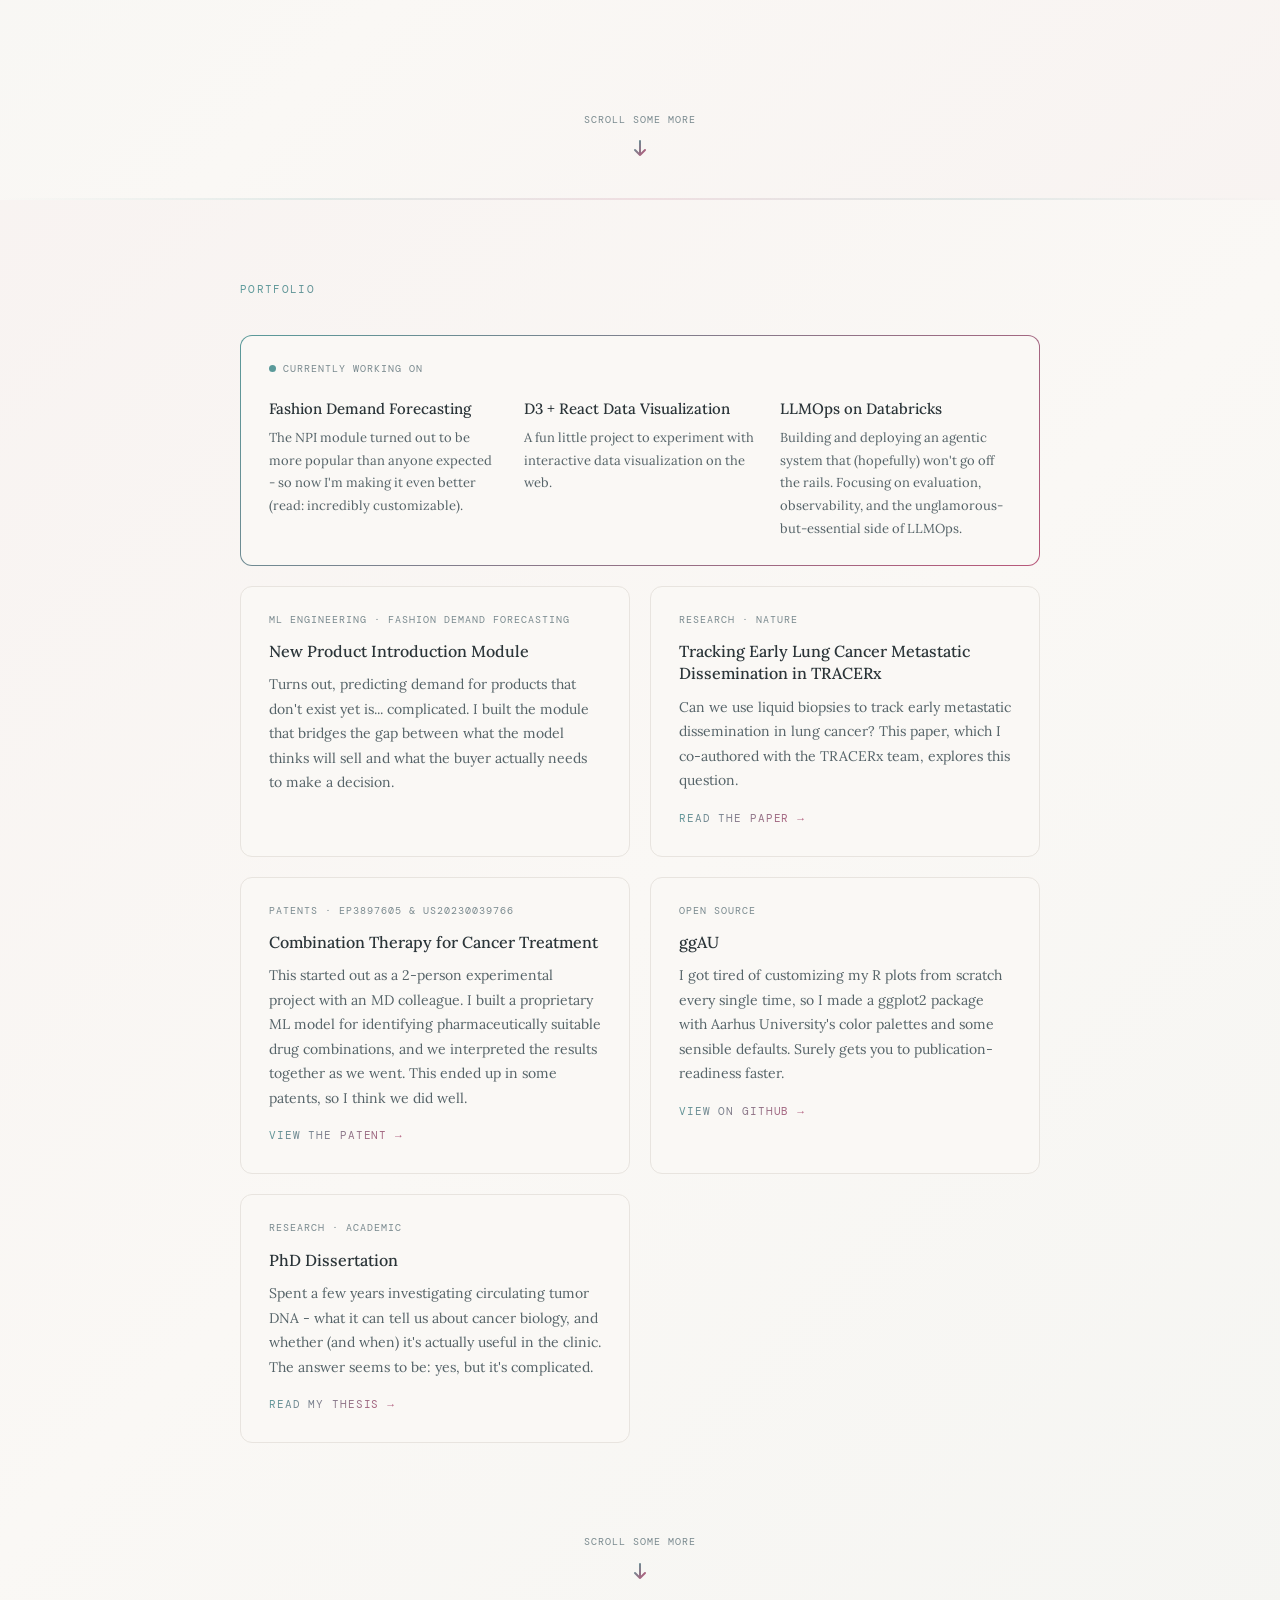
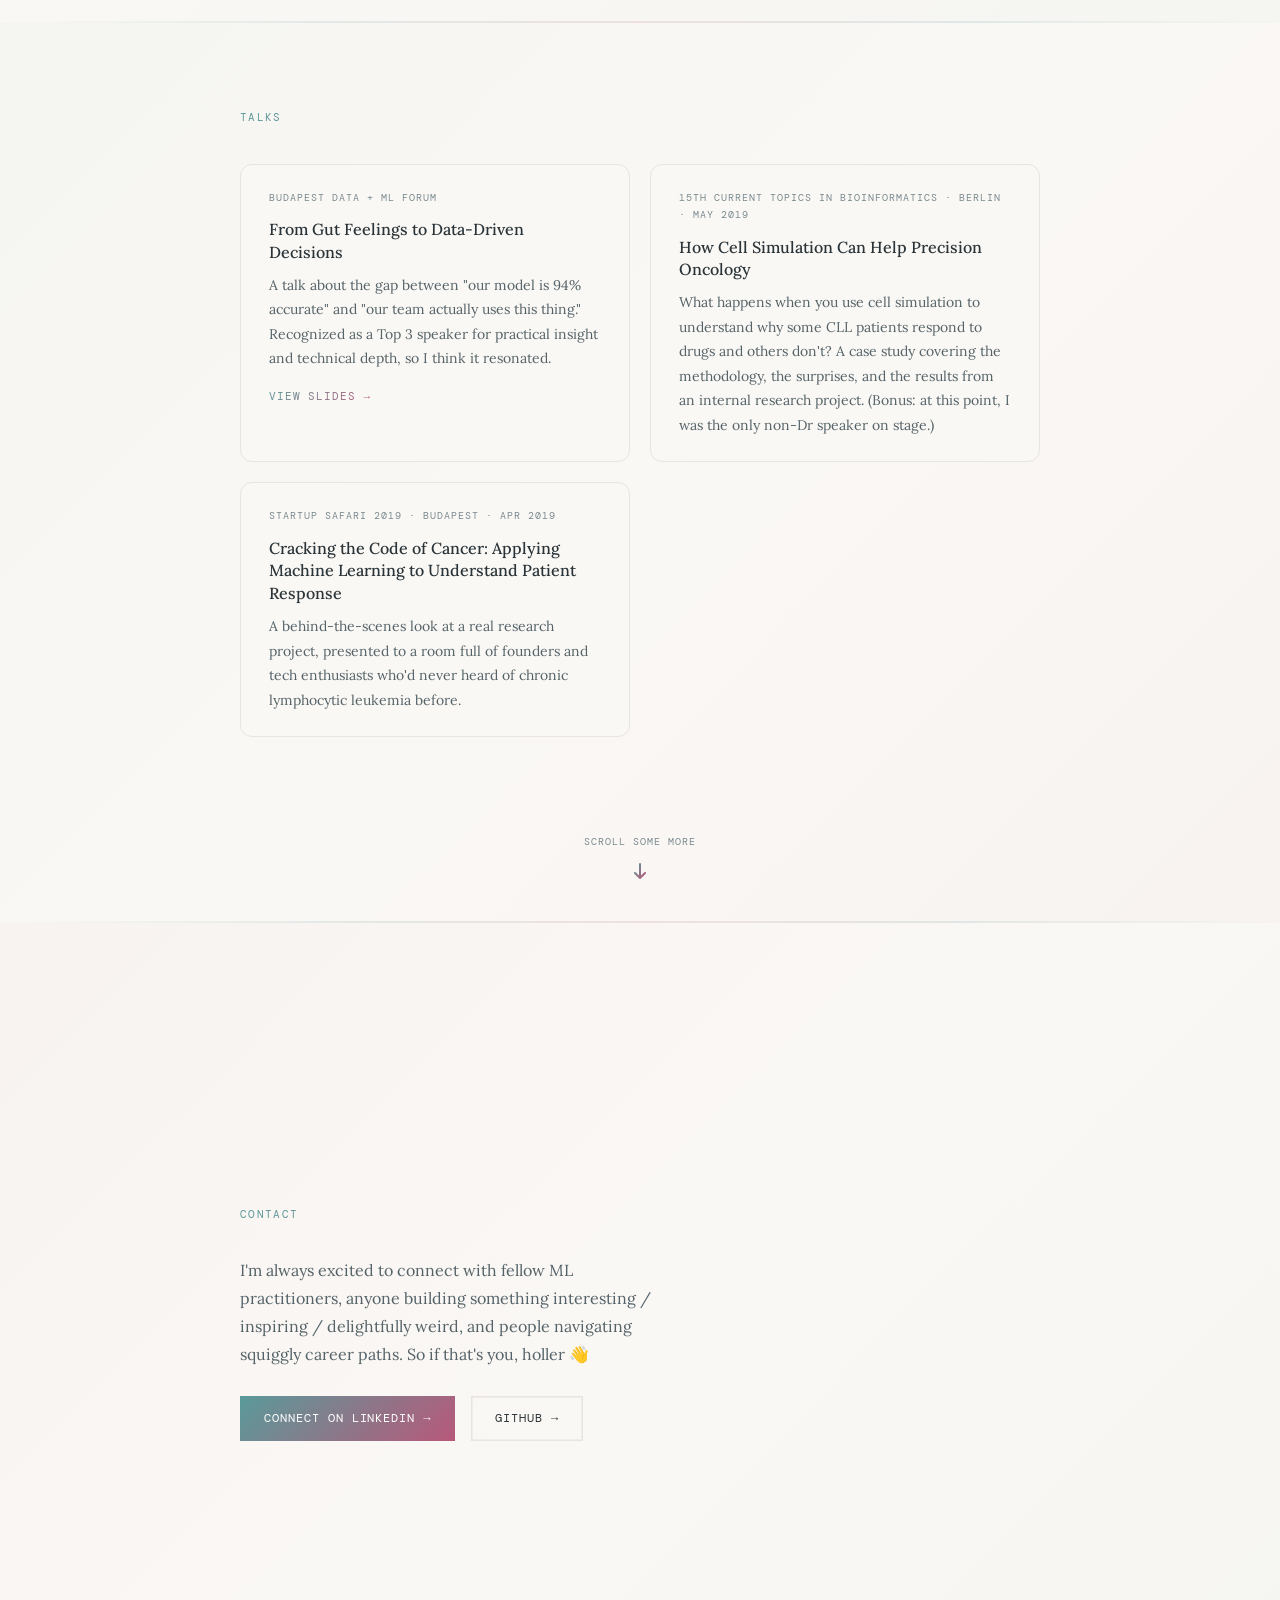
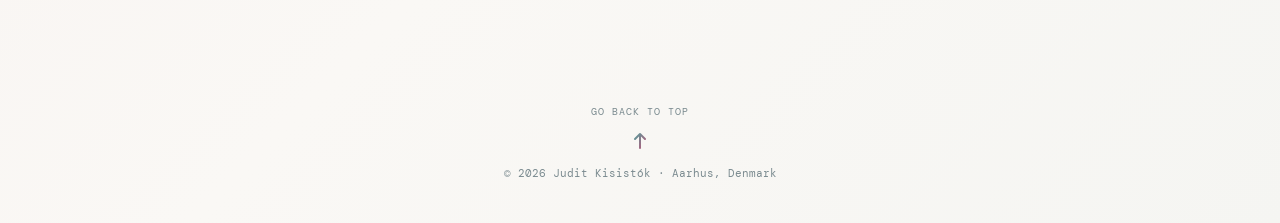
==== commit 1f03e67d: "tweak text" ====
--- a/index.html
+++ b/index.html
@@ -168,7 +168,7 @@
           <div class="card">
             <span class="card-tag">15th Current Topics in Bioinformatics · Berlin · May 2019</span>
             <h3>How Cell Simulation Can Help Precision Oncology</h3>
-            <p>What happens when you use cell simulation to understand why some CLL patients respond to drugs and others don't? A case study covering the methodology, the surprises, and the results from an internal research project. (Bonus: at this point, I was the only non-PhD speaker on stage.)</p>
+            <p>What happens when you use cell simulation to understand why some CLL patients respond to drugs and others don't? A case study covering the methodology, the surprises, and the results from an internal research project. (Bonus: at this point, I was the only non-Dr speaker on stage.)</p>
           </div>
 
           <div class="card">
